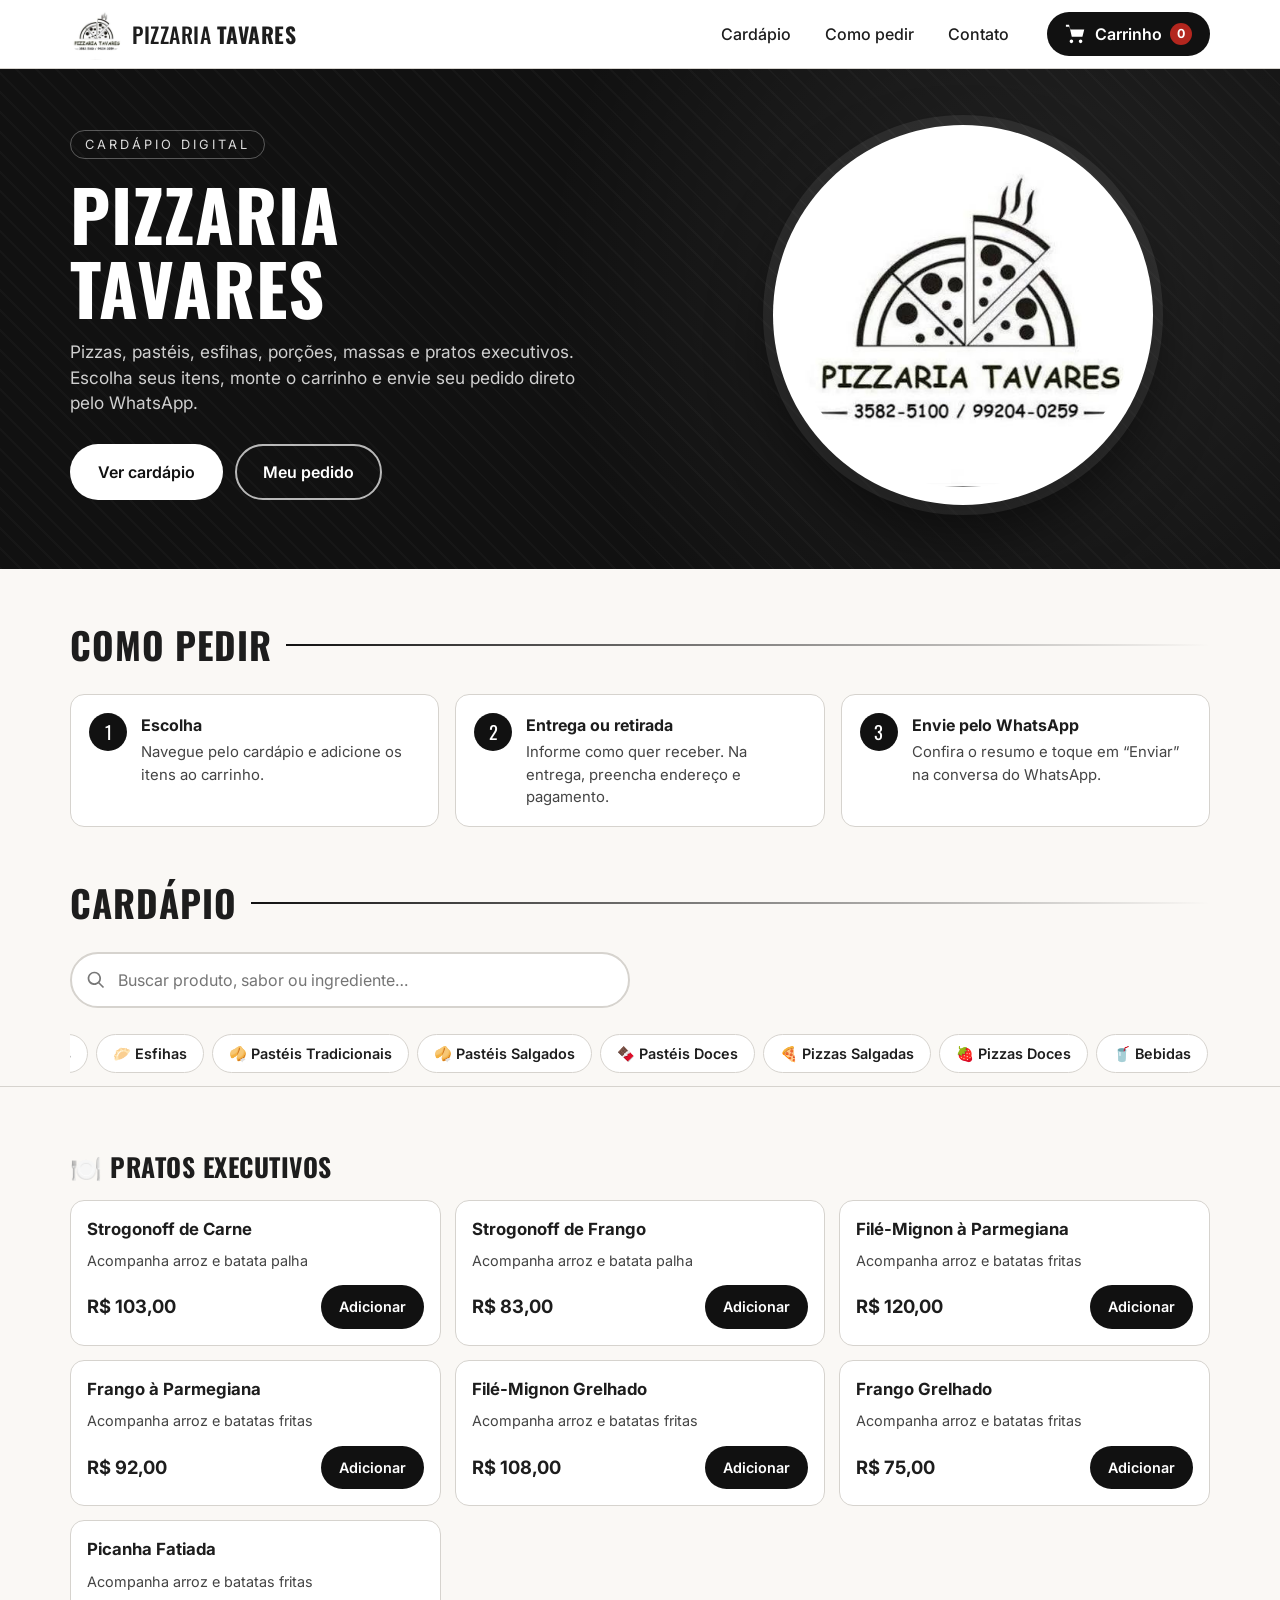
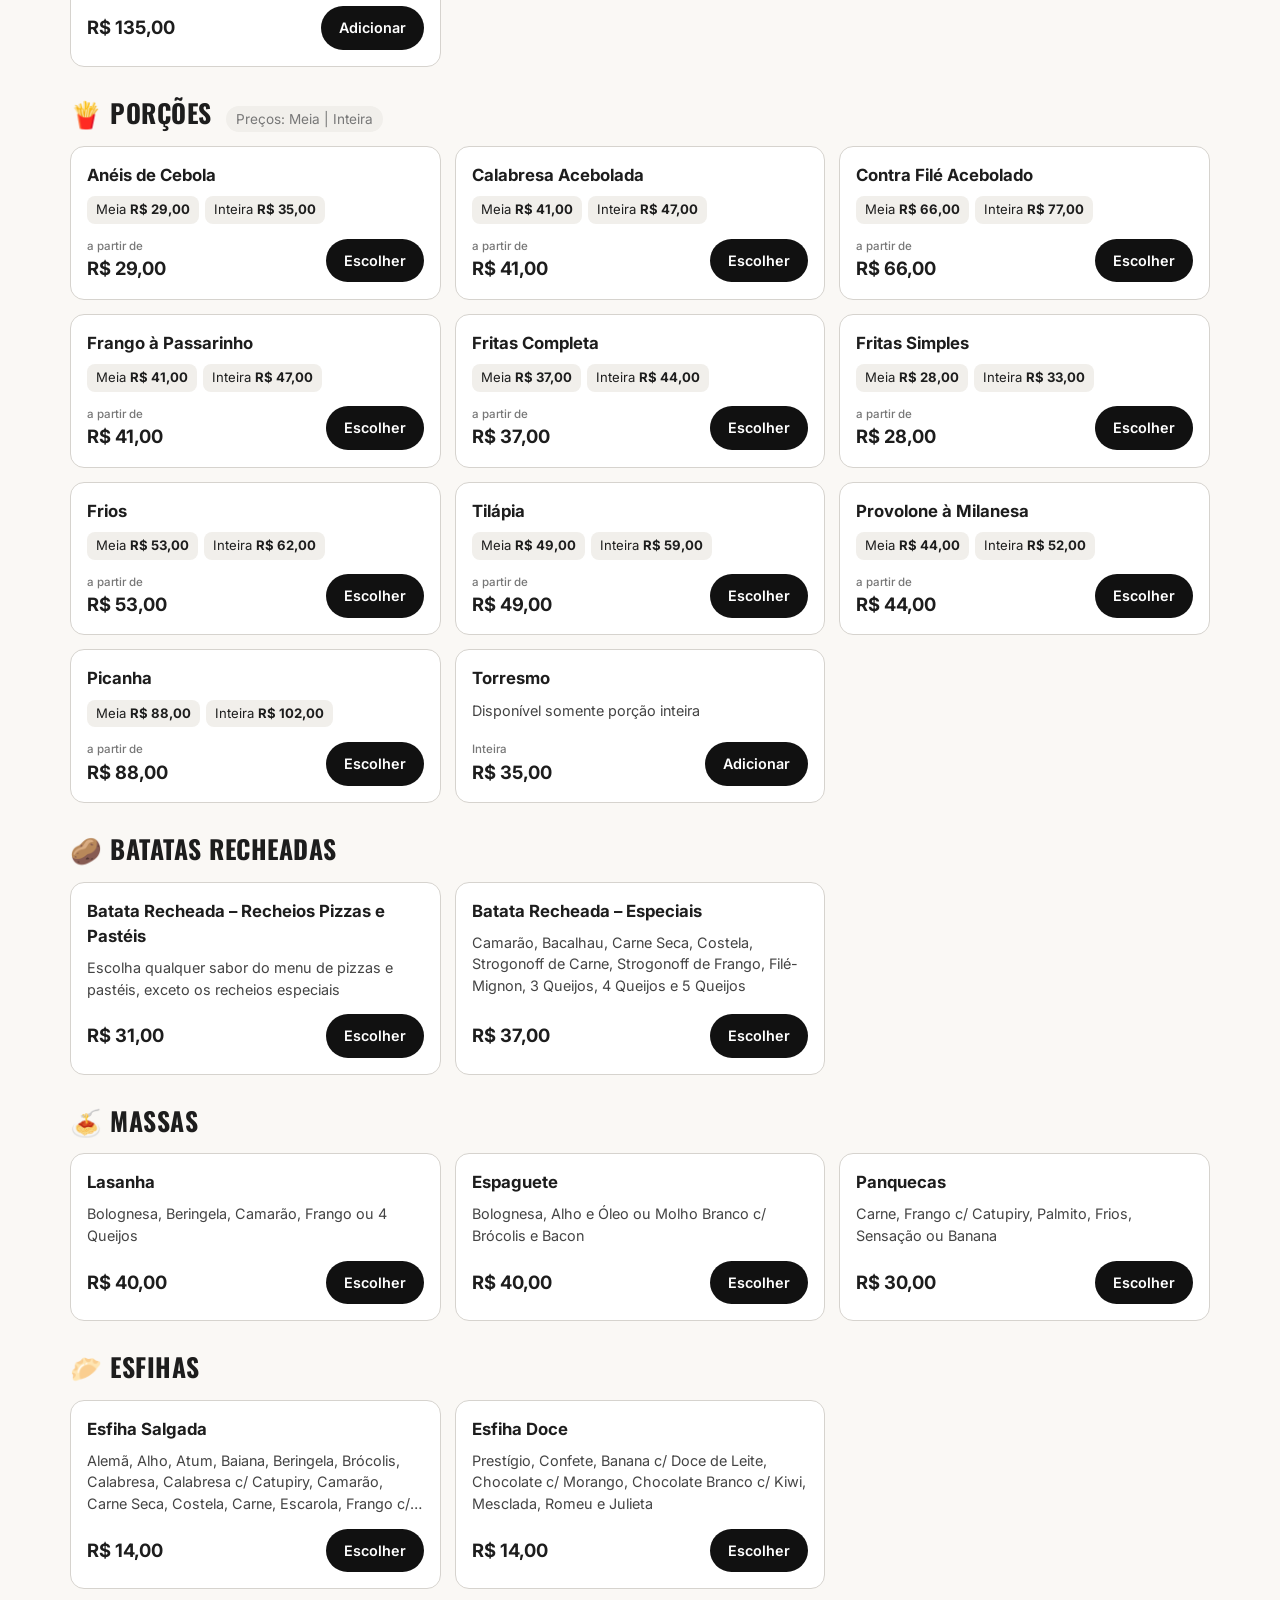
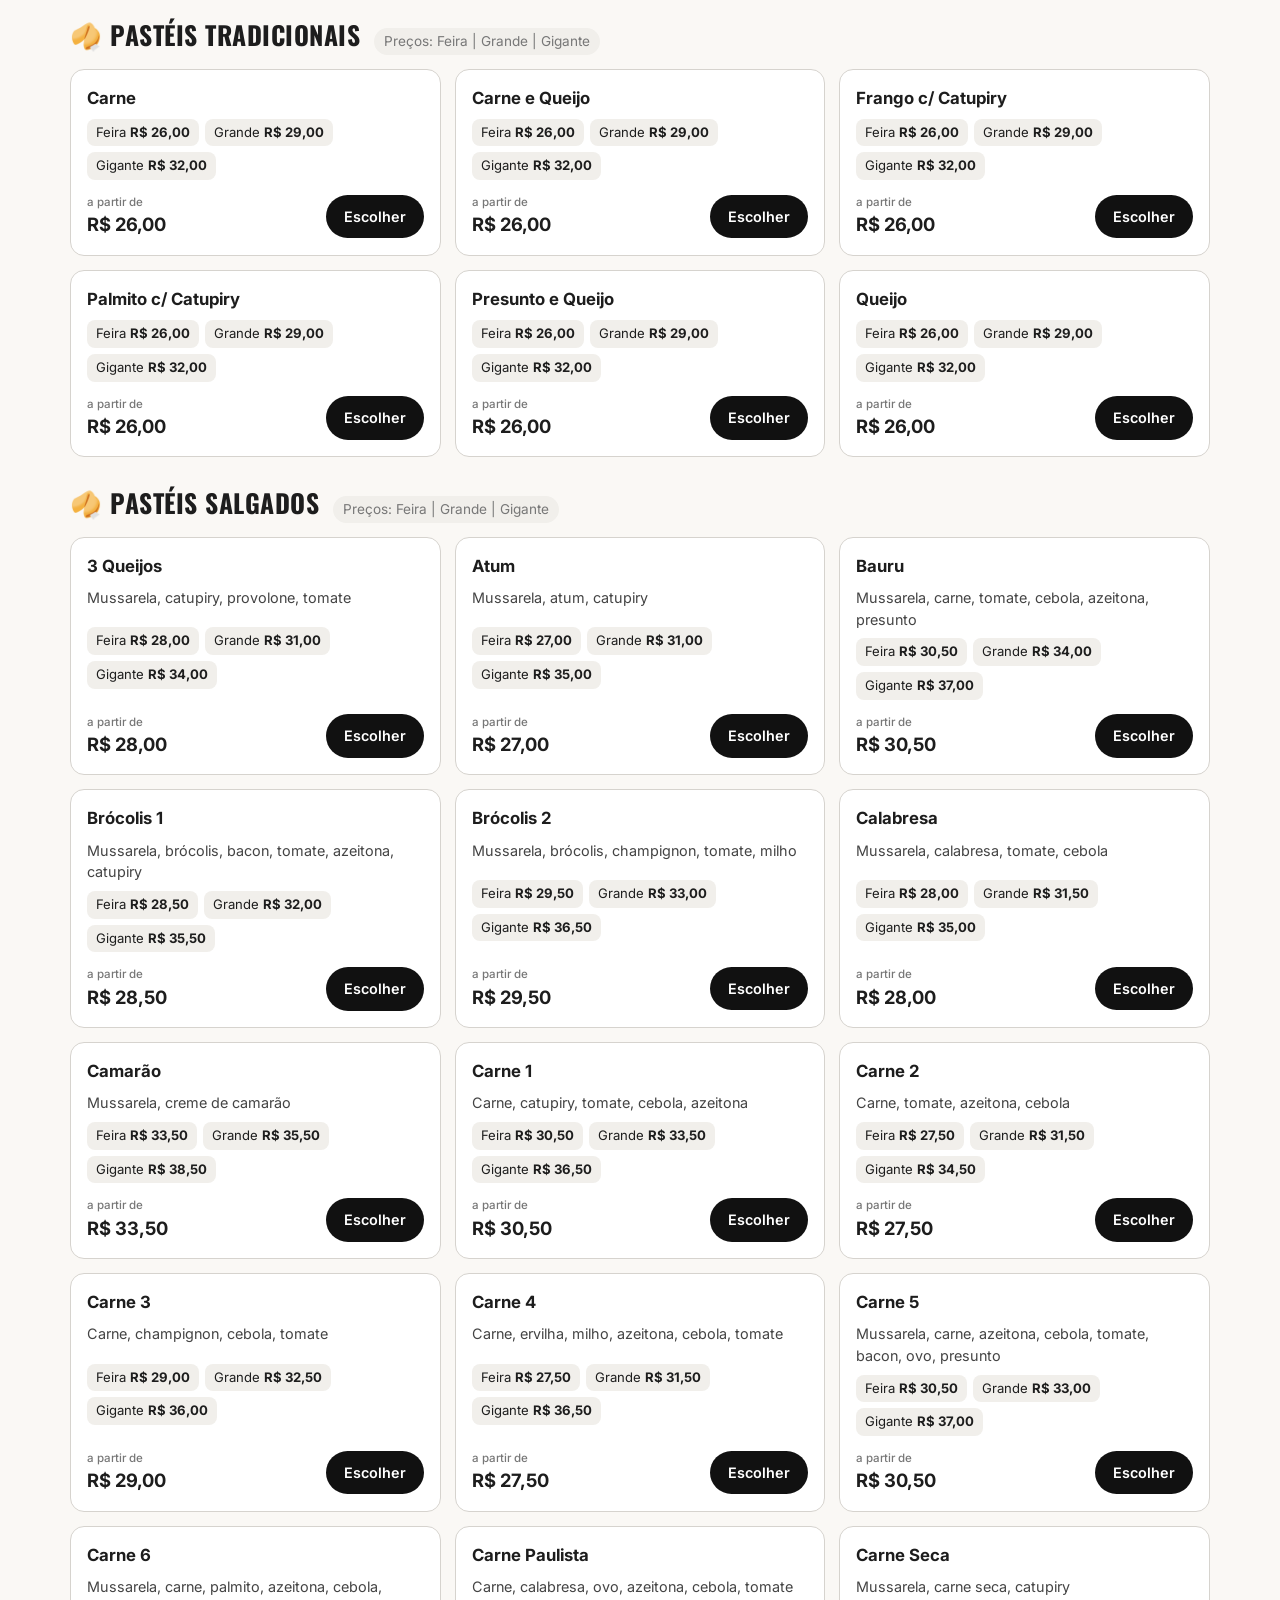
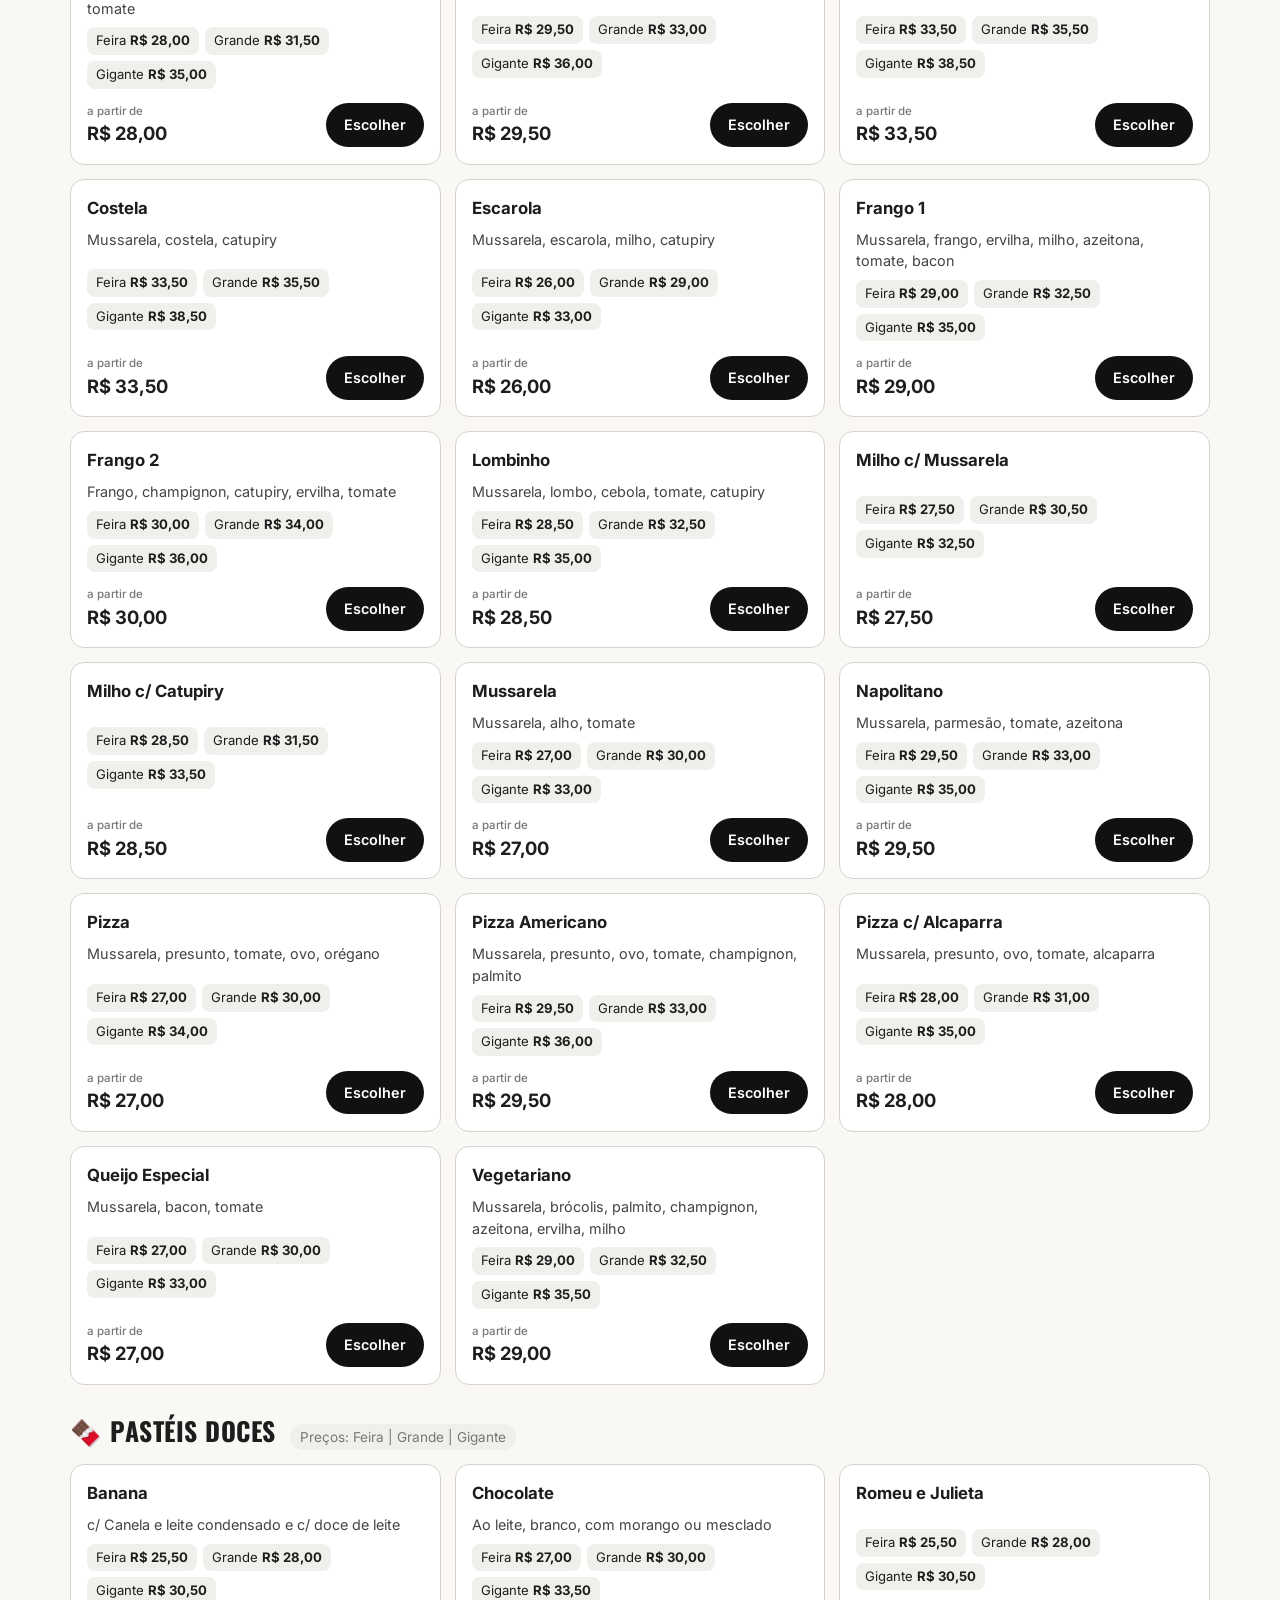
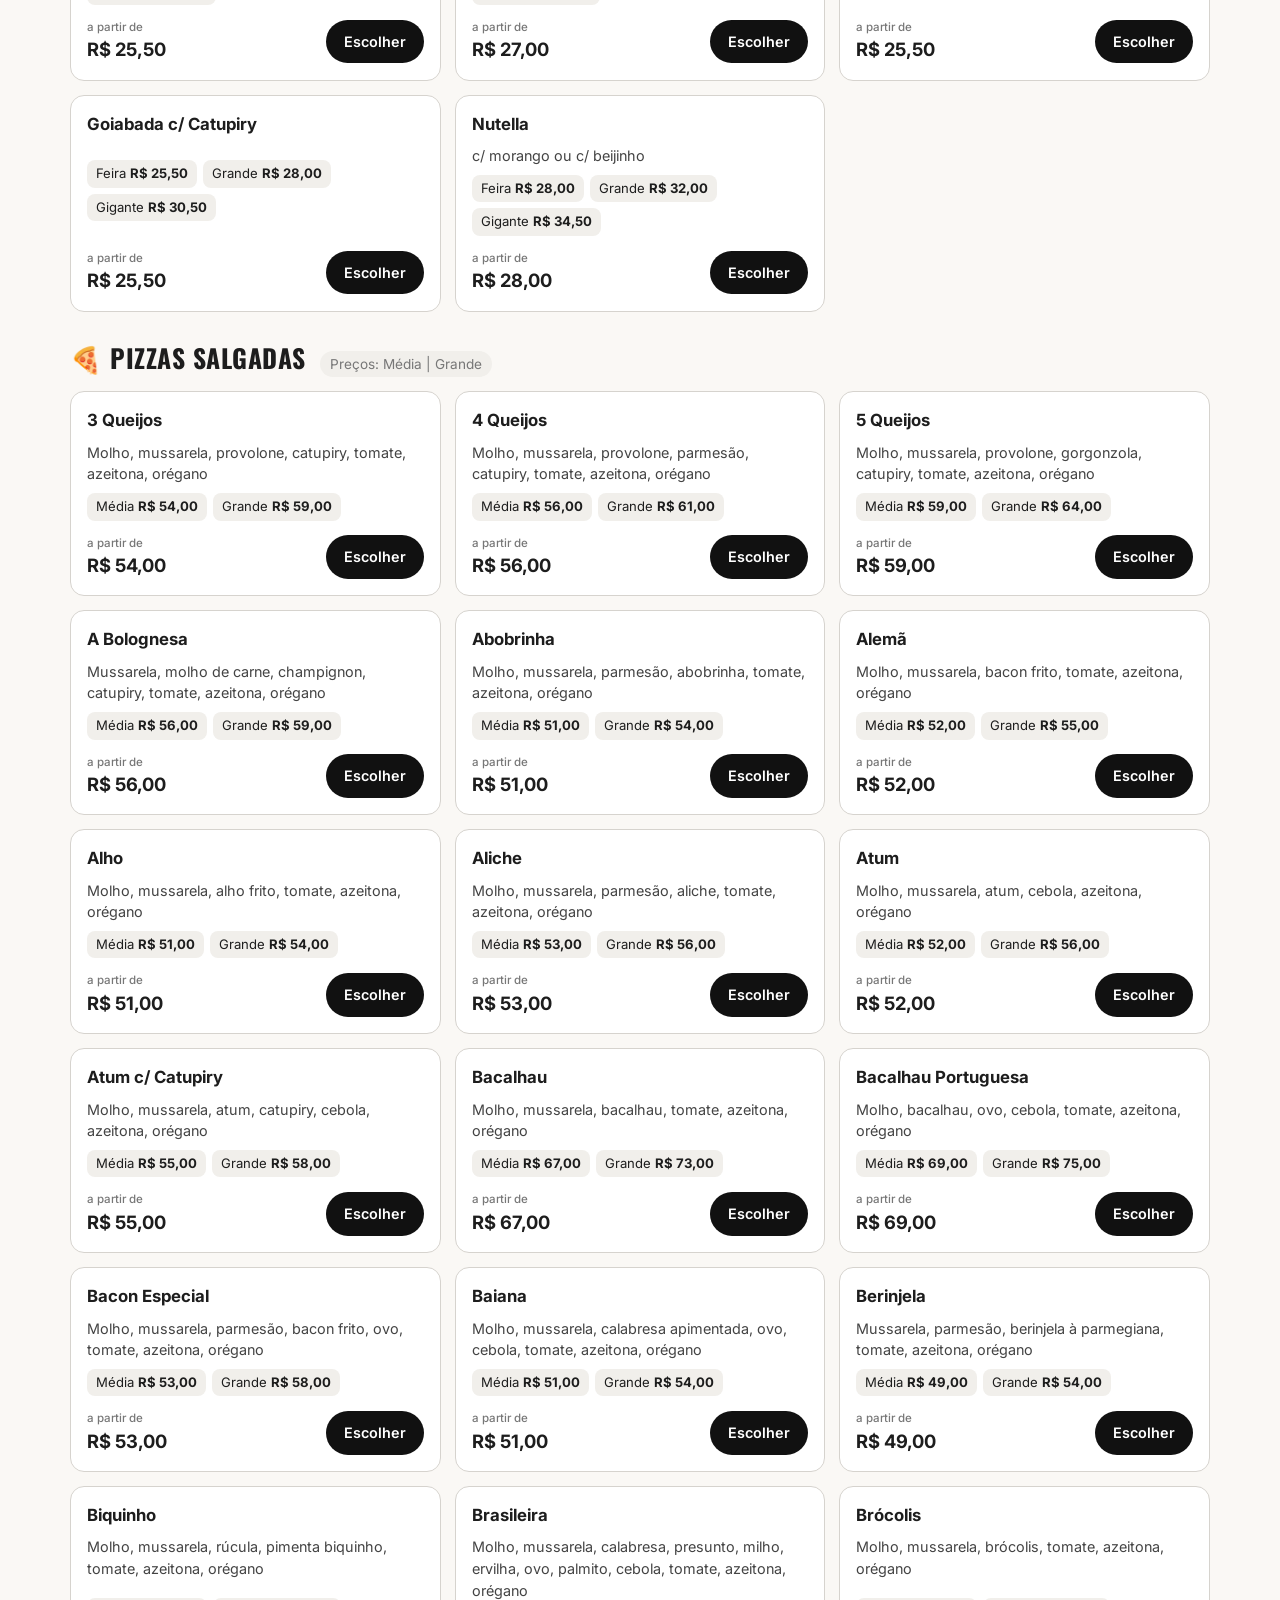
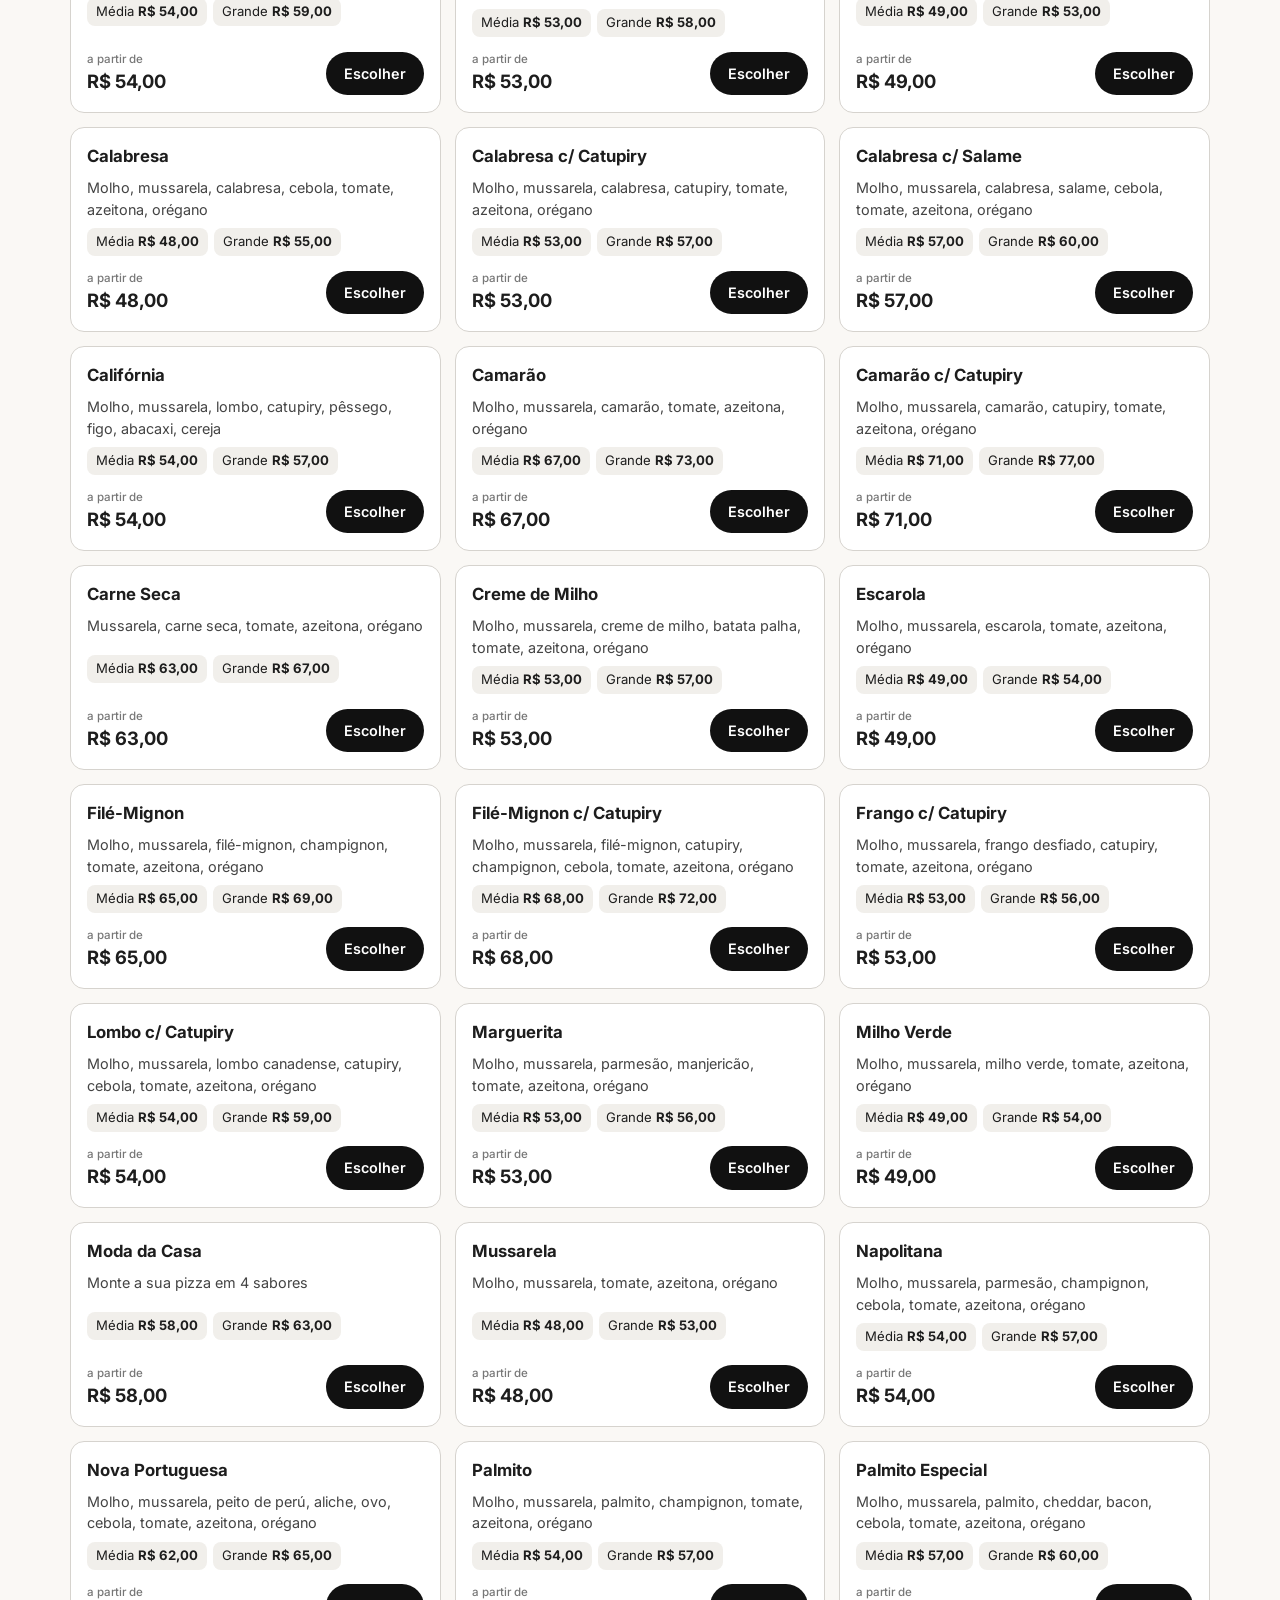
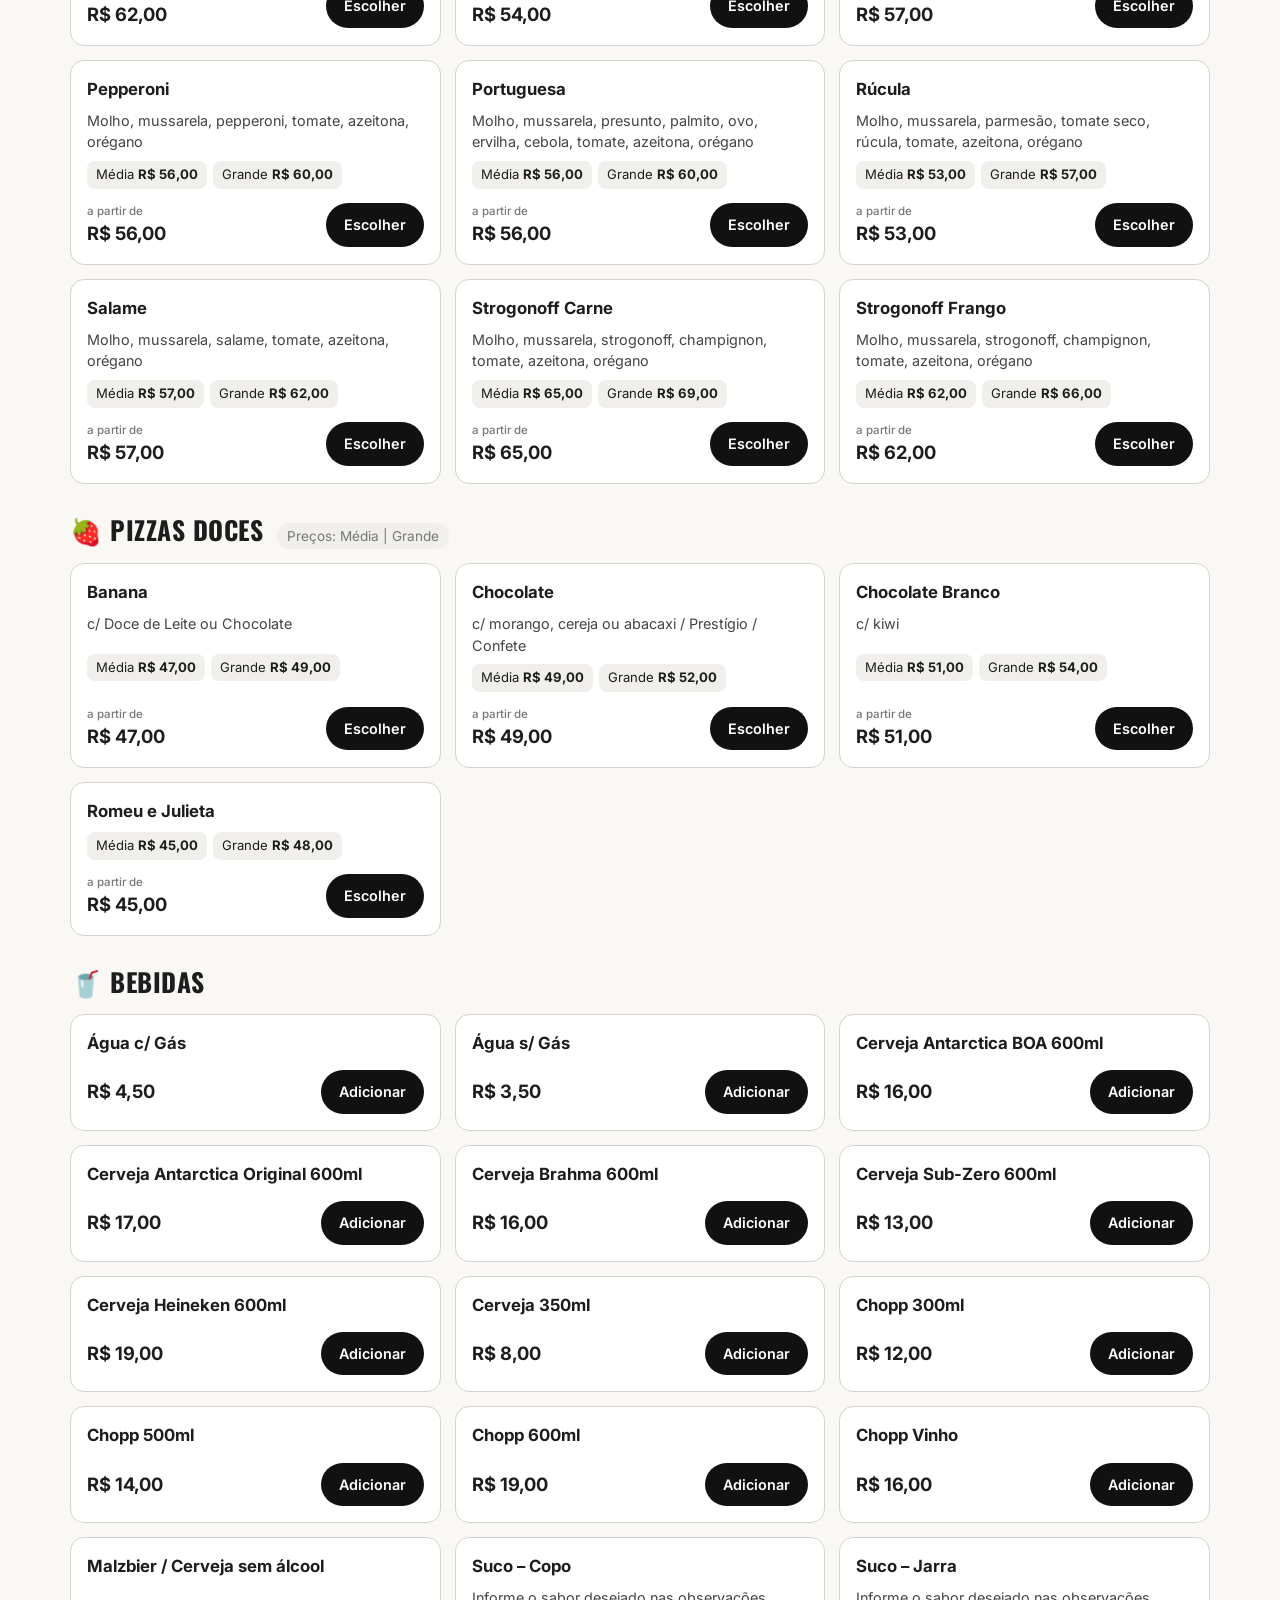
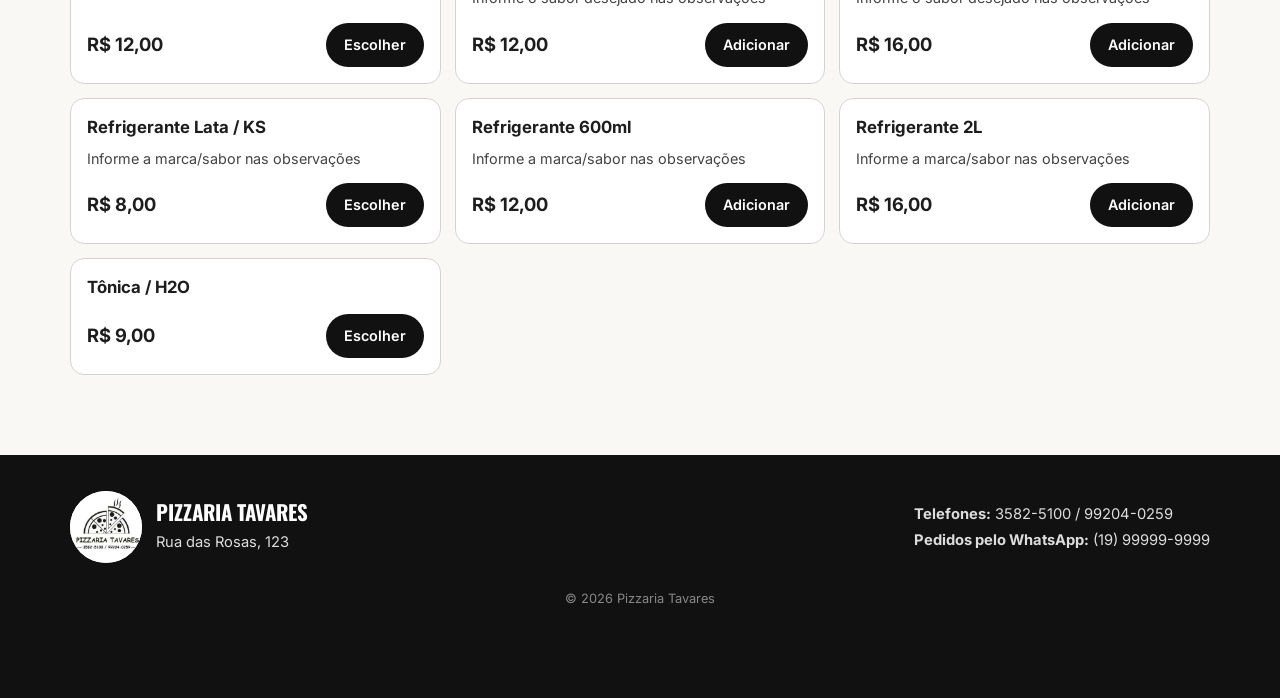
==== index.html @ 9ec6f99b "Rascunho Pronto" ====
<!DOCTYPE html>
<html lang="pt-BR">
<head>
  <meta charset="UTF-8">
  <meta name="viewport" content="width=device-width, initial-scale=1.0, viewport-fit=cover">
  <title>Pizzaria Tavares — Cardápio Digital e Pedidos</title>
  <meta name="description" content="Cardápio digital da Pizzaria Tavares: pizzas, pastéis, esfihas, porções, massas, pratos executivos e bebidas. Monte seu pedido e envie pelo WhatsApp.">
  <meta name="theme-color" content="#111111">
  <link rel="icon" type="image/png" href="assets/logo.png">
  <link rel="preconnect" href="https://fonts.googleapis.com">
  <link rel="preconnect" href="https://fonts.gstatic.com" crossorigin>
  <link href="https://fonts.googleapis.com/css2?family=Oswald:wght@500;600;700&family=Inter:wght@400;500;600;700&display=swap" rel="stylesheet">
  <link rel="stylesheet" href="css/style.css">
</head>
<body>
  <a class="skip-link" href="#cardapio">Pular para o cardápio</a>

  <!-- ================= CABEÇALHO ================= -->
  <header class="site-header" id="topo">
    <div class="container header-inner">
      <a href="#topo" class="brand" aria-label="Pizzaria Tavares — início">
        <img src="assets/logo.png" alt="Logo Pizzaria Tavares" class="brand-logo" width="52" height="52">
        <span class="brand-name">Pizzaria <strong>Tavares</strong></span>
      </a>

      <nav class="main-nav" aria-label="Navegação principal">
        <a href="#cardapio">Cardápio</a>
        <a href="#como-pedir">Como pedir</a>
        <a href="#contato">Contato</a>
      </nav>

      <button type="button" class="cart-toggle" id="cartToggle" aria-label="Abrir carrinho" aria-controls="cartDrawer" aria-expanded="false">
        <svg viewBox="0 0 24 24" aria-hidden="true"><path d="M7 18a2 2 0 1 0 0 4 2 2 0 0 0 0-4Zm10 0a2 2 0 1 0 0 4 2 2 0 0 0 0-4ZM5.2 4l.6 3H21l-2 8H7.4L4.4 2H1v2h4.2Z" fill="currentColor"/></svg>
        <span class="cart-toggle-label">Carrinho</span>
        <span class="cart-badge" id="cartBadge" aria-live="polite">0</span>
      </button>
    </div>
  </header>

  <main>
    <!-- ================= HERO ================= -->
    <section class="hero" aria-labelledby="heroTitle">
      <div class="container hero-inner">
        <div class="hero-text">
          <span class="hero-eyebrow">Cardápio digital</span>
          <h1 id="heroTitle">Pizzaria <span>Tavares</span></h1>
          <p>Pizzas, pastéis, esfihas, porções, massas e pratos executivos. Escolha seus itens, monte o carrinho e envie seu pedido direto pelo WhatsApp.</p>
          <div class="hero-actions">
            <a href="#cardapio" class="btn btn-primary btn-lg">Ver cardápio</a>
            <button type="button" class="btn btn-outline btn-lg" data-open-cart>Meu pedido</button>
          </div>
        </div>
        <div class="hero-logo-wrap">
          <img src="assets/logo.png" alt="Pizzaria Tavares" class="hero-logo" width="420" height="420">
        </div>
      </div>
    </section>

    <!-- ================= COMO PEDIR ================= -->
    <section class="how" id="como-pedir" aria-labelledby="howTitle">
      <div class="container">
        <h2 id="howTitle" class="section-title">Como pedir</h2>
        <ol class="how-steps">
          <li><span class="how-num">1</span><div><strong>Escolha</strong><p>Navegue pelo cardápio e adicione os itens ao carrinho.</p></div></li>
          <li><span class="how-num">2</span><div><strong>Entrega ou retirada</strong><p>Informe como quer receber. Na entrega, preencha endereço e pagamento.</p></div></li>
          <li><span class="how-num">3</span><div><strong>Envie pelo WhatsApp</strong><p>Confira o resumo e toque em “Enviar” na conversa do WhatsApp.</p></div></li>
        </ol>
      </div>
    </section>

    <!-- ================= CARDÁPIO ================= -->
    <section class="menu-section" id="cardapio" aria-labelledby="menuTitle">
      <div class="container">
        <h2 id="menuTitle" class="section-title">Cardápio</h2>

        <div class="menu-search">
          <label for="searchInput" class="visually-hidden">Buscar no cardápio</label>
          <svg viewBox="0 0 24 24" aria-hidden="true"><path fill="currentColor" d="M10 2a8 8 0 0 1 6.3 12.9l5.4 5.4-1.4 1.4-5.4-5.4A8 8 0 1 1 10 2Zm0 2a6 6 0 1 0 0 12 6 6 0 0 0 0-12Z"/></svg>
          <input type="search" id="searchInput" placeholder="Buscar produto, sabor ou ingrediente…" autocomplete="off">
          <button type="button" class="search-clear" id="searchClear" aria-label="Limpar busca" hidden>×</button>
        </div>
      </div>

      <nav class="category-bar" aria-label="Categorias do cardápio">
        <div class="container">
          <div class="category-scroll" id="categoryNav"></div>
        </div>
      </nav>

      <div class="container">
        <p class="search-status" id="searchStatus" aria-live="polite"></p>
        <div id="menuContainer" class="menu-container">
          <div class="loading-state" role="status"><span class="spinner"></span> Carregando cardápio…</div>
        </div>
      </div>
    </section>
  </main>

  <!-- ================= RODAPÉ ================= -->
  <footer class="site-footer" id="contato">
    <div class="container footer-inner">
      <div class="footer-brand">
        <img src="assets/logo.png" alt="" width="72" height="72">
        <div>
          <strong>Pizzaria Tavares</strong>
          <p id="footerAddress"></p>
        </div>
      </div>
      <div class="footer-contact">
        <p><strong>Telefones:</strong> 3582-5100 / 99204-0259</p>
        <p><strong>Pedidos pelo WhatsApp:</strong> <span id="footerWhats"></span></p>
      </div>
    </div>
    <p class="footer-copy">© <span id="year"></span> Pizzaria Tavares</p>
  </footer>

  <!-- Barra flutuante do carrinho (mobile) -->
  <button type="button" class="floating-cart" id="floatingCart" data-open-cart hidden>
    <span class="floating-cart-qty" id="floatingQty">0 itens</span>
    <span>Ver carrinho</span>
    <strong id="floatingTotal">R$ 0,00</strong>
  </button>

  <div class="overlay" id="overlay" hidden></div>

  <!-- ================= CARRINHO ================= -->
  <aside class="cart-drawer" id="cartDrawer" aria-label="Carrinho de compras" aria-hidden="true" tabindex="-1">
    <div class="drawer-header">
      <h2>Seu pedido</h2>
      <button type="button" class="icon-btn" data-close-cart aria-label="Fechar carrinho">×</button>
    </div>
    <div class="drawer-body" id="cartItems"></div>
    <div class="drawer-footer" id="cartFooter">
      <div class="totals-row"><span>Subtotal</span><strong id="cartSubtotal">R$ 0,00</strong></div>
      <p class="totals-hint">Taxa de entrega de <span id="feeHint"></span> aplicada somente para entrega.</p>
      <button type="button" class="btn btn-primary btn-block btn-lg" id="checkoutBtn">Finalizar pedido</button>
      <button type="button" class="btn btn-text btn-block" id="clearCartBtn">Esvaziar carrinho</button>
    </div>
  </aside>

  <!-- ================= MODAL DE PRODUTO ================= -->
  <div class="modal" id="productModal" role="dialog" aria-modal="true" aria-labelledby="pmTitle" hidden>
    <div class="modal-box">
      <button type="button" class="icon-btn modal-close" data-close-modal aria-label="Fechar">×</button>
      <form id="productForm" novalidate>
        <div class="modal-head">
          <span class="pm-category" id="pmCategory"></span>
          <h3 id="pmTitle"></h3>
          <p id="pmDesc" class="pm-desc"></p>
        </div>
        <div class="modal-content" id="pmOptions"></div>
        <div class="modal-foot">
          <div class="qty-control" aria-label="Quantidade">
            <button type="button" class="qty-btn" id="pmMinus" aria-label="Diminuir quantidade">−</button>
            <span id="pmQty" aria-live="polite">1</span>
            <button type="button" class="qty-btn" id="pmPlus" aria-label="Aumentar quantidade">+</button>
          </div>
          <button type="submit" class="btn btn-primary btn-lg pm-add">Adicionar <strong id="pmTotal"></strong></button>
        </div>
      </form>
    </div>
  </div>

  <!-- ================= MODAL DE FINALIZAÇÃO ================= -->
  <div class="modal" id="checkoutModal" role="dialog" aria-modal="true" aria-labelledby="coTitle" hidden>
    <div class="modal-box modal-checkout">
      <button type="button" class="icon-btn modal-close" data-close-checkout aria-label="Fechar">×</button>
      <div class="modal-head">
        <h3 id="coTitle">Finalizar pedido</h3>
        <ol class="stepper" id="stepper" aria-label="Etapas"></ol>
      </div>
      <div class="modal-content" id="checkoutContent"></div>
      <div class="modal-foot checkout-foot">
        <button type="button" class="btn btn-outline" id="coBack">Voltar</button>
        <button type="button" class="btn btn-primary" id="coNext">Continuar</button>
      </div>
    </div>
  </div>

  <div class="toast" id="toast" role="status" aria-live="polite"></div>

  <script src="js/config.js"></script>
  <script src="js/products.js"></script>
  <script src="js/cart.js"></script>
  <script src="js/checkout.js"></script>
  <script src="js/main.js"></script>
</body>
</html>
---- css/style.css ----
/* =========================================================
   PIZZARIA TAVARES — Estilos
   Paleta baseada na logo (preto e branco) + acento quente discreto.
   ========================================================= */
:root {
  --black: #111111;
  --ink: #1d1d1d;
  --gray-700: #444;
  --gray-500: #777;
  --gray-300: #d6d3ce;
  --gray-100: #f1efeb;
  --paper: #faf8f5;
  --white: #ffffff;
  --accent: #b3261e; /* acento quente (molho de tomate) usado com moderação */
  --accent-soft: #fbeceb;
  --success: #1e7d3c;
  --success-soft: #e7f4ec;
  --error: #b3261e;

  --radius: 14px;
  --radius-sm: 10px;
  --shadow-sm: 0 1px 3px rgba(0, 0, 0, 0.08);
  --shadow: 0 6px 20px rgba(0, 0, 0, 0.08);
  --shadow-lg: 0 18px 50px rgba(0, 0, 0, 0.22);
  --header-h: 68px;
  --font-title: "Oswald", "Arial Narrow", sans-serif;
  --font-body:
    "Inter", system-ui, -apple-system, "Segoe UI", Roboto, sans-serif;
  --ease: cubic-bezier(0.2, 0.7, 0.2, 1);
}

*,
*::before,
*::after {
  box-sizing: border-box;
}
html {
  scroll-behavior: smooth;
  scroll-padding-top: calc(var(--header-h) + 64px);
}
body {
  margin: 0;
  font-family: var(--font-body);
  color: var(--ink);
  background: var(--paper);
  line-height: 1.5;
  -webkit-font-smoothing: antialiased;
}
body.no-scroll {
  overflow: hidden;
}
img {
  max-width: 100%;
  display: block;
}
button,
input,
select,
textarea {
  font: inherit;
  color: inherit;
}
button {
  cursor: pointer;
}
a {
  color: inherit;
}
[hidden] {
  display: none !important;
}

.container {
  width: 100%;
  max-width: 1180px;
  margin: 0 auto;
  padding: 0 20px;
}
.visually-hidden {
  position: absolute !important;
  width: 1px;
  height: 1px;
  overflow: hidden;
  clip: rect(0 0 0 0);
  white-space: nowrap;
}
.skip-link {
  position: absolute;
  left: -999px;
  top: 8px;
  background: var(--black);
  color: #fff;
  padding: 8px 14px;
  border-radius: 8px;
  z-index: 999;
}
.skip-link:focus {
  left: 8px;
}
:focus-visible {
  outline: 3px solid var(--accent);
  outline-offset: 2px;
}

/* ---------- Botões ---------- */
.btn {
  display: inline-flex;
  align-items: center;
  justify-content: center;
  gap: 8px;
  border: 2px solid transparent;
  border-radius: 999px;
  padding: 10px 20px;
  font-weight: 600;
  font-size: 0.95rem;
  text-decoration: none;
  transition:
    transform 0.15s var(--ease),
    background 0.2s,
    color 0.2s,
    box-shadow 0.2s,
    opacity 0.2s;
  -webkit-tap-highlight-color: transparent;
}
.btn:active {
  transform: scale(0.97);
}
.btn:disabled,
.btn[aria-disabled="true"] {
  opacity: 0.45;
  cursor: not-allowed;
  transform: none;
}
.btn-lg {
  padding: 14px 26px;
  font-size: 1rem;
}
.btn-block {
  width: 100%;
}
.btn-primary {
  background: var(--black);
  color: var(--white);
}
.btn-primary:hover:not(:disabled) {
  background: #000;
  box-shadow: 0 6px 18px rgba(0, 0, 0, 0.25);
}
.btn-outline {
  background: transparent;
  border-color: var(--black);
  color: var(--black);
}
.btn-outline:hover:not(:disabled) {
  background: var(--black);
  color: var(--white);
}
.btn-text {
  background: none;
  color: var(--gray-500);
  padding: 8px;
  font-weight: 500;
}
.btn-text:hover {
  color: var(--accent);
}
.btn-whatsapp {
  background: #1f9d55;
  color: #fff;
}
.btn-whatsapp:hover:not(:disabled) {
  background: #188546;
}
.icon-btn {
  width: 40px;
  height: 40px;
  border-radius: 50%;
  border: none;
  background: var(--gray-100);
  font-size: 1.5rem;
  line-height: 1;
  display: grid;
  place-items: center;
  transition: background 0.2s;
}
.icon-btn:hover {
  background: var(--gray-300);
}

/* ---------- Cabeçalho ---------- */
.site-header {
  position: sticky;
  top: 0;
  z-index: 50;
  background: rgba(255, 255, 255, 0.96);
  backdrop-filter: saturate(1.4) blur(8px);
  border-bottom: 1px solid var(--gray-300);
}
.header-inner {
  height: var(--header-h);
  display: flex;
  align-items: center;
  gap: 24px;
}
.brand {
  display: flex;
  align-items: center;
  gap: 10px;
  text-decoration: none;
}
.brand-logo {
  width: 52px;
  height: 52px;
  object-fit: contain;
  border-radius: 50%;
  background: #fff;
}
.brand-name {
  font-family: var(--font-title);
  font-size: 1.35rem;
  letter-spacing: 0.5px;
  text-transform: uppercase;
  font-weight: 500;
}
.brand-name strong {
  font-weight: 700;
}
.main-nav {
  display: flex;
  gap: 6px;
  margin-left: auto;
}
.main-nav a {
  text-decoration: none;
  font-weight: 500;
  padding: 8px 14px;
  border-radius: 999px;
  transition: background 0.2s;
}
.main-nav a:hover {
  background: var(--gray-100);
}
.cart-toggle {
  position: relative;
  display: inline-flex;
  align-items: center;
  gap: 8px;
  background: var(--black);
  color: #fff;
  border: none;
  border-radius: 999px;
  padding: 10px 18px;
  font-weight: 600;
}
.cart-toggle svg {
  width: 22px;
  height: 22px;
}
.cart-badge {
  min-width: 22px;
  height: 22px;
  padding: 0 6px;
  border-radius: 999px;
  background: var(--accent);
  color: #fff;
  font-size: 0.78rem;
  font-weight: 700;
  display: inline-grid;
  place-items: center;
}
.cart-badge.bump {
  animation: bump 0.4s var(--ease);
}
@keyframes bump {
  0% {
    transform: scale(1);
  }
  40% {
    transform: scale(1.35);
  }
  100% {
    transform: scale(1);
  }
}

/* ---------- Hero ---------- */
.hero {
  background:
    radial-gradient(
      circle at 80% 40%,
      rgba(255, 255, 255, 0.08) 0,
      transparent 45%
    ),
    repeating-linear-gradient(
      45deg,
      rgba(255, 255, 255, 0.025) 0 2px,
      transparent 2px 14px
    ),
    var(--black);
  color: var(--white);
  padding: 56px 0 64px;
  overflow: hidden;
}
.hero-inner {
  display: grid;
  grid-template-columns: 1.1fr 0.9fr;
  gap: 40px;
  align-items: center;
}
.hero-eyebrow {
  display: inline-block;
  font-size: 0.8rem;
  letter-spacing: 3px;
  text-transform: uppercase;
  color: #ddd;
  border: 1px solid rgba(255, 255, 255, 0.3);
  border-radius: 999px;
  padding: 4px 14px;
}
.hero h1 {
  font-family: var(--font-title);
  font-size: clamp(2.6rem, 6vw, 4.4rem);
  line-height: 1.05;
  text-transform: uppercase;
  margin: 18px 0 14px;
  letter-spacing: 1px;
}
.hero h1 span {
  display: block;
}
.hero p {
  color: #cfcfcf;
  font-size: 1.08rem;
  max-width: 520px;
  margin: 0 0 28px;
}
.hero-actions {
  display: flex;
  gap: 12px;
  flex-wrap: wrap;
}
.hero .btn-primary {
  background: var(--white);
  color: var(--black);
}
.hero .btn-primary:hover {
  background: #eee;
}
.hero .btn-outline {
  border-color: rgba(255, 255, 255, 0.7);
  color: #fff;
}
.hero .btn-outline:hover {
  background: #fff;
  color: var(--black);
}
.hero-logo-wrap {
  display: flex;
  justify-content: center;
}
.hero-logo {
  width: min(380px, 80%);
  height: auto;
  aspect-ratio: 1;
  object-fit: contain;
  background: #fff;
  border-radius: 50%;
  padding: 18px;
  box-shadow:
    0 0 0 10px rgba(255, 255, 255, 0.08),
    0 30px 60px rgba(0, 0, 0, 0.5);
  animation: floaty 6s ease-in-out infinite;
}
@keyframes floaty {
  50% {
    transform: translateY(-8px);
  }
}

/* ---------- Como pedir ---------- */
.how {
  padding: 48px 0 8px;
}
.section-title {
  font-family: var(--font-title);
  font-size: clamp(1.7rem, 3.5vw, 2.3rem);
  text-transform: uppercase;
  letter-spacing: 1px;
  margin: 0 0 22px;
  display: flex;
  align-items: center;
  gap: 14px;
}
.section-title::after {
  content: "";
  flex: 1;
  height: 2px;
  background: linear-gradient(90deg, var(--black), transparent);
}
.how-steps {
  list-style: none;
  margin: 0;
  padding: 0;
  display: grid;
  grid-template-columns: repeat(3, 1fr);
  gap: 16px;
}
.how-steps li {
  background: #fff;
  border: 1px solid var(--gray-300);
  border-radius: var(--radius);
  padding: 18px;
  display: flex;
  gap: 14px;
  align-items: flex-start;
}
.how-num {
  flex: none;
  width: 38px;
  height: 38px;
  border-radius: 50%;
  background: var(--black);
  color: #fff;
  display: grid;
  place-items: center;
  font-family: var(--font-title);
  font-size: 1.15rem;
}
.how-steps p {
  margin: 4px 0 0;
  color: var(--gray-700);
  font-size: 0.93rem;
}

/* ---------- Cardápio ---------- */
.menu-section {
  padding: 40px 0 80px;
}
.menu-search {
  position: relative;
  max-width: 560px;
  margin-bottom: 14px;
}
.menu-search svg {
  position: absolute;
  left: 16px;
  top: 50%;
  transform: translateY(-50%);
  width: 20px;
  color: var(--gray-500);
}
.menu-search input {
  width: 100%;
  padding: 14px 44px 14px 46px;
  border-radius: 999px;
  border: 2px solid var(--gray-300);
  background: #fff;
  font-size: 1rem;
  transition:
    border-color 0.2s,
    box-shadow 0.2s;
}
.menu-search input:focus {
  outline: none;
  border-color: var(--black);
  box-shadow: 0 0 0 4px rgba(0, 0, 0, 0.06);
}
.search-clear {
  position: absolute;
  right: 10px;
  top: 50%;
  transform: translateY(-50%);
  border: none;
  background: var(--gray-100);
  width: 28px;
  height: 28px;
  border-radius: 50%;
  font-size: 1.1rem;
}

.category-bar {
  position: sticky;
  top: var(--header-h);
  z-index: 40;
  background: rgba(250, 248, 245, 0.97);
  backdrop-filter: blur(6px);
  border-bottom: 1px solid var(--gray-300);
  padding: 10px 0;
}
.category-scroll {
  display: flex;
  gap: 8px;
  overflow-x: auto;
  scrollbar-width: none;
  scroll-behavior: smooth;
  padding: 2px;
}
.category-scroll::-webkit-scrollbar {
  display: none;
}
.cat-chip {
  flex: none;
  border: 1.5px solid var(--gray-300);
  background: #fff;
  border-radius: 999px;
  padding: 8px 16px;
  font-weight: 600;
  font-size: 0.9rem;
  white-space: nowrap;
  transition: all 0.2s;
}
.cat-chip:hover {
  border-color: var(--black);
}
.cat-chip.active {
  background: var(--black);
  border-color: var(--black);
  color: #fff;
}

.search-status {
  color: var(--gray-500);
  margin: 16px 0 0;
  min-height: 1.2em;
  font-size: 0.95rem;
}
.menu-category {
  padding-top: 26px;
}
.category-head {
  display: flex;
  align-items: baseline;
  flex-wrap: wrap;
  gap: 6px 14px;
  margin-bottom: 14px;
}
.category-head h3 {
  font-family: var(--font-title);
  font-size: 1.6rem;
  text-transform: uppercase;
  letter-spacing: 0.5px;
  margin: 0;
}
.category-note {
  font-size: 0.85rem;
  color: var(--gray-500);
  background: var(--gray-100);
  padding: 3px 10px;
  border-radius: 999px;
}

.product-grid {
  display: grid;
  grid-template-columns: repeat(auto-fill, minmax(300px, 1fr));
  gap: 14px;
}
.product-card {
  background: #fff;
  border: 1px solid var(--gray-300);
  border-radius: var(--radius);
  padding: 16px;
  display: flex;
  flex-direction: column;
  gap: 10px;
  transition:
    transform 0.2s var(--ease),
    box-shadow 0.2s,
    border-color 0.2s;
}
.product-card:hover {
  transform: translateY(-2px);
  box-shadow: var(--shadow);
  border-color: #bbb;
}
.product-card.has-image {
  padding: 0;
  overflow: hidden;
}
.product-card.has-image .product-body {
  padding: 14px 16px 16px;
}
.product-img {
  width: 100%;
  aspect-ratio: 16/10;
  object-fit: cover;
  background: var(--gray-100);
}
.product-body {
  display: flex;
  flex-direction: column;
  gap: 8px;
  flex: 1;
}
.product-name {
  font-weight: 700;
  font-size: 1.05rem;
  margin: 0;
}
.product-desc {
  color: var(--gray-700);
  font-size: 0.9rem;
  margin: 0;
}
.product-desc.clamp {
  display: -webkit-box;
  -webkit-line-clamp: 3;
  line-clamp: 3;
  -webkit-box-orient: vertical;
  overflow: hidden;
}
.price-list {
  display: flex;
  flex-wrap: wrap;
  gap: 6px;
  margin-top: auto;
}
.price-pill {
  font-size: 0.82rem;
  background: var(--gray-100);
  border-radius: 8px;
  padding: 4px 9px;
}
.price-pill b {
  font-weight: 700;
}
.product-foot {
  display: flex;
  align-items: center;
  justify-content: space-between;
  gap: 10px;
  margin-top: auto;
  padding-top: 6px;
}
.product-price {
  font-weight: 700;
  font-size: 1.15rem;
}
.product-price small {
  display: block;
  font-size: 0.72rem;
  font-weight: 500;
  color: var(--gray-500);
}
.add-btn {
  padding: 9px 16px;
  font-size: 0.9rem;
}
.add-btn.added {
  background: var(--success);
}

.empty-state,
.loading-state {
  text-align: center;
  padding: 48px 20px;
  color: var(--gray-500);
  display: flex;
  flex-direction: column;
  align-items: center;
  gap: 10px;
}
.empty-state .emoji {
  font-size: 2.6rem;
}
.loading-state {
  flex-direction: row;
  justify-content: center;
}
.spinner {
  width: 22px;
  height: 22px;
  border: 3px solid var(--gray-300);
  border-top-color: var(--black);
  border-radius: 50%;
  animation: spin 0.8s linear infinite;
}
@keyframes spin {
  to {
    transform: rotate(360deg);
  }
}

/* ---------- Rodapé ---------- */
.site-footer {
  background: var(--black);
  color: #ddd;
  padding: 36px 0 20px;
}
.footer-inner {
  display: flex;
  flex-wrap: wrap;
  gap: 24px;
  justify-content: space-between;
  align-items: center;
}
.footer-brand {
  display: flex;
  gap: 14px;
  align-items: center;
}
.footer-brand img {
  width: 72px;
  height: 72px;
  border-radius: 50%;
  background: #fff;
  object-fit: contain;
}
.footer-brand strong {
  font-family: var(--font-title);
  font-size: 1.3rem;
  text-transform: uppercase;
  color: #fff;
}
.footer-brand p,
.footer-contact p {
  margin: 4px 0;
  font-size: 0.92rem;
}
.footer-copy {
  text-align: center;
  font-size: 0.8rem;
  color: #888;
  margin: 26px 0 0;
  padding-bottom: 70px;
}

/* ---------- Carrinho flutuante (mobile) ---------- */
.floating-cart {
  position: fixed;
  left: 12px;
  right: 12px;
  bottom: calc(12px + env(safe-area-inset-bottom));
  z-index: 45;
  display: none;
  align-items: center;
  justify-content: space-between;
  gap: 10px;
  background: var(--black);
  color: #fff;
  border: none;
  border-radius: 16px;
  padding: 14px 18px;
  font-weight: 600;
  box-shadow: var(--shadow-lg);
  animation: slideUp 0.3s var(--ease);
}
.floating-cart-qty {
  background: rgba(255, 255, 255, 0.15);
  padding: 3px 10px;
  border-radius: 999px;
  font-size: 0.85rem;
}
@keyframes slideUp {
  from {
    transform: translateY(120%);
  }
}

/* ---------- Overlay + Drawer ---------- */
.overlay {
  position: fixed;
  inset: 0;
  background: rgba(0, 0, 0, 0.5);
  z-index: 60;
  animation: fade 0.2s;
}
@keyframes fade {
  from {
    opacity: 0;
  }
}
.cart-drawer {
  position: fixed;
  top: 0;
  right: 0;
  bottom: 0;
  width: min(420px, 100%);
  z-index: 70;
  background: #fff;
  display: flex;
  flex-direction: column;
  box-shadow: var(--shadow-lg);
  transform: translateX(100%);
  transition: transform 0.3s var(--ease);
  visibility: hidden;
}
.cart-drawer.open {
  transform: none;
  visibility: visible;
}
.drawer-header {
  display: flex;
  align-items: center;
  justify-content: space-between;
  padding: 16px 20px;
  border-bottom: 1px solid var(--gray-300);
}
.drawer-header h2 {
  font-family: var(--font-title);
  text-transform: uppercase;
  margin: 0;
  font-size: 1.4rem;
}
.drawer-body {
  flex: 1;
  overflow-y: auto;
  padding: 8px 20px;
}
.drawer-footer {
  border-top: 1px solid var(--gray-300);
  padding: 16px 20px calc(16px + env(safe-area-inset-bottom));
  display: flex;
  flex-direction: column;
  gap: 8px;
}
.totals-row {
  display: flex;
  justify-content: space-between;
  font-size: 1.05rem;
}
.totals-hint {
  margin: 0 0 6px;
  font-size: 0.8rem;
  color: var(--gray-500);
}

.cart-item {
  display: grid;
  grid-template-columns: 1fr auto;
  gap: 6px 12px;
  padding: 14px 0;
  border-bottom: 1px dashed var(--gray-300);
}
.cart-item:last-child {
  border-bottom: none;
}
.cart-item-name {
  font-weight: 700;
  margin: 0;
}
.cart-item-opts {
  margin: 2px 0 0;
  padding: 0;
  list-style: none;
  font-size: 0.84rem;
  color: var(--gray-700);
}
.cart-item-opts li::before {
  content: "• ";
  color: var(--gray-500);
}
.cart-item-unit {
  font-size: 0.8rem;
  color: var(--gray-500);
}
.cart-item-total {
  font-weight: 700;
  text-align: right;
}
.cart-item-actions {
  grid-column: 1 / -1;
  display: flex;
  justify-content: space-between;
  align-items: center;
}
.remove-btn {
  border: none;
  background: none;
  color: var(--accent);
  font-size: 0.85rem;
  font-weight: 600;
  padding: 6px 0;
}
.remove-btn:hover {
  text-decoration: underline;
}

.qty-control {
  display: inline-flex;
  align-items: center;
  border: 1.5px solid var(--gray-300);
  border-radius: 999px;
  overflow: hidden;
  background: #fff;
}
.qty-control span {
  min-width: 34px;
  text-align: center;
  font-weight: 700;
}
.qty-btn {
  width: 36px;
  height: 36px;
  border: none;
  background: none;
  font-size: 1.2rem;
  font-weight: 600;
  transition: background 0.15s;
}
.qty-btn:hover:not(:disabled) {
  background: var(--gray-100);
}
.qty-btn:disabled {
  opacity: 0.35;
  cursor: not-allowed;
}
.qty-control.small .qty-btn {
  width: 32px;
  height: 32px;
}

/* ---------- Modais ---------- */
.modal {
  position: fixed;
  inset: 0;
  z-index: 80;
  display: flex;
  align-items: center;
  justify-content: center;
  padding: 20px;
  background: rgba(0, 0, 0, 0.55);
  animation: fade 0.2s;
}
.modal-box {
  position: relative;
  background: #fff;
  border-radius: 20px;
  width: min(560px, 100%);
  max-height: calc(100vh - 40px);
  max-height: calc(100dvh - 40px);
  display: flex;
  flex-direction: column;
  box-shadow: var(--shadow-lg);
  animation: pop 0.25s var(--ease);
}
.modal-box > form {
  display: flex;
  flex-direction: column;
  min-height: 0;
  flex: 1;
}
@keyframes pop {
  from {
    transform: translateY(16px) scale(0.98);
    opacity: 0;
  }
}
.modal-close {
  position: absolute;
  top: 12px;
  right: 12px;
  z-index: 2;
}
.modal-head {
  padding: 22px 64px 12px 24px;
}
.modal-head h3 {
  font-family: var(--font-title);
  font-size: 1.6rem;
  text-transform: uppercase;
  margin: 4px 0 4px;
  line-height: 1.15;
}
.pm-category {
  font-size: 0.75rem;
  text-transform: uppercase;
  letter-spacing: 2px;
  color: var(--gray-500);
  font-weight: 600;
}
.pm-desc {
  margin: 0;
  color: var(--gray-700);
  font-size: 0.93rem;
}
.modal-content {
  padding: 8px 24px 16px;
  overflow-y: auto;
  flex: 1;
}
.modal-foot {
  padding: 14px 24px calc(16px + env(safe-area-inset-bottom));
  border-top: 1px solid var(--gray-300);
  display: flex;
  gap: 12px;
  align-items: center;
}
.pm-add {
  flex: 1;
  justify-content: space-between;
}

.option-group {
  border: none;
  margin: 0 0 16px;
  padding: 0;
}
.option-group legend {
  font-weight: 700;
  margin-bottom: 8px;
  padding: 0;
  display: flex;
  gap: 8px;
  align-items: center;
  flex-wrap: wrap;
}
.req-tag {
  font-size: 0.7rem;
  font-weight: 700;
  text-transform: uppercase;
  letter-spacing: 0.5px;
  background: var(--black);
  color: #fff;
  padding: 2px 8px;
  border-radius: 6px;
}
.counter-tag {
  font-size: 0.78rem;
  font-weight: 600;
  color: var(--gray-500);
}
.option-list {
  display: grid;
  gap: 8px;
}
.option-list.cols {
  grid-template-columns: repeat(auto-fill, minmax(150px, 1fr));
}
.option {
  display: flex;
  align-items: center;
  gap: 10px;
  border: 1.5px solid var(--gray-300);
  border-radius: var(--radius-sm);
  padding: 11px 13px;
  cursor: pointer;
  transition:
    border-color 0.15s,
    background 0.15s;
  font-size: 0.93rem;
}
.option:hover {
  border-color: #999;
}
.option input {
  accent-color: var(--black);
  width: 18px;
  height: 18px;
  margin: 0;
  flex: none;
}
.option:has(input:checked) {
  border-color: var(--black);
  background: var(--gray-100);
  font-weight: 600;
}
.option:has(input:disabled) {
  opacity: 0.45;
  cursor: not-allowed;
}
.option .opt-price {
  margin-left: auto;
  font-weight: 700;
  white-space: nowrap;
}
.option-group.invalid .option {
  border-color: var(--error);
}
.field-error {
  color: var(--error);
  font-size: 0.84rem;
  margin: 6px 0 0;
  font-weight: 500;
}

.field {
  margin-bottom: 14px;
}
.field label {
  display: block;
  font-weight: 600;
  font-size: 0.92rem;
  margin-bottom: 6px;
}
.field label .opt {
  font-weight: 400;
  color: var(--gray-500);
}
.field input,
.field textarea {
  width: 100%;
  padding: 12px 14px;
  border: 1.5px solid var(--gray-300);
  border-radius: var(--radius-sm);
  background: #fff;
  font-size: 1rem;
  transition:
    border-color 0.2s,
    box-shadow 0.2s;
}
.field textarea {
  resize: vertical;
  min-height: 70px;
}
.field input:focus,
.field textarea:focus {
  outline: none;
  border-color: var(--black);
  box-shadow: 0 0 0 4px rgba(0, 0, 0, 0.06);
}
.field.invalid input,
.field.invalid textarea {
  border-color: var(--error);
  background: #fffafa;
}
.field-row {
  display: grid;
  grid-template-columns: 2fr 1fr;
  gap: 12px;
}

/* ---------- Checkout ---------- */
.modal-checkout {
  width: min(620px, 100%);
}
.stepper {
  list-style: none;
  display: flex;
  gap: 6px;
  margin: 12px 0 0;
  padding: 0;
}
.stepper li {
  flex: 1;
  font-size: 0.74rem;
  font-weight: 600;
  color: var(--gray-500);
  text-align: center;
}
.stepper li::before {
  content: "";
  display: block;
  height: 4px;
  border-radius: 4px;
  background: var(--gray-300);
  margin-bottom: 6px;
  transition: background 0.3s;
}
.stepper li.done::before,
.stepper li.current::before {
  background: var(--black);
}
.stepper li.current {
  color: var(--black);
}
.checkout-foot {
  justify-content: space-between;
}
.checkout-foot .btn {
  min-width: 120px;
}
.step-title {
  font-weight: 700;
  font-size: 1.1rem;
  margin: 6px 0 14px;
}

.mode-options {
  display: grid;
  grid-template-columns: 1fr 1fr;
  gap: 12px;
}
.mode-card {
  border: 2px solid var(--gray-300);
  border-radius: var(--radius);
  padding: 20px 14px;
  text-align: center;
  cursor: pointer;
  transition: all 0.2s;
  display: flex;
  flex-direction: column;
  align-items: center;
  gap: 6px;
  background: #fff;
}
.mode-card input {
  position: absolute;
  opacity: 0;
  pointer-events: none;
}
.mode-card .mode-icon {
  font-size: 2rem;
}
.mode-card strong {
  font-size: 1.05rem;
}
.mode-card small {
  color: var(--gray-500);
  font-size: 0.82rem;
}
.mode-card:hover {
  border-color: #999;
}
.mode-card:has(input:checked) {
  border-color: var(--black);
  background: var(--gray-100);
  box-shadow: inset 0 0 0 1px var(--black);
}
.mode-card:has(input:focus-visible) {
  outline: 3px solid var(--accent);
  outline-offset: 2px;
}

.info-box {
  border-radius: var(--radius-sm);
  padding: 12px 14px;
  font-size: 0.9rem;
  margin: 14px 0 0;
  background: var(--gray-100);
}
.info-box.success {
  background: var(--success-soft);
  color: var(--success);
  font-weight: 600;
}
.info-box.error {
  background: var(--accent-soft);
  color: var(--error);
  font-weight: 600;
}
.info-box.warn {
  background: #fff6e0;
  color: #7a5300;
}

.review-block {
  border: 1px solid var(--gray-300);
  border-radius: var(--radius);
  padding: 14px 16px;
  margin-bottom: 12px;
}
.review-block h4 {
  margin: 0 0 8px;
  font-size: 0.8rem;
  text-transform: uppercase;
  letter-spacing: 1.5px;
  color: var(--gray-500);
  display: flex;
  justify-content: space-between;
  align-items: center;
}
.review-block h4 button {
  text-transform: none;
  letter-spacing: 0;
  font-size: 0.82rem;
  border: none;
  background: none;
  font-weight: 600;
  text-decoration: underline;
  color: var(--black);
}
.review-item {
  display: flex;
  justify-content: space-between;
  gap: 12px;
  padding: 6px 0;
  font-size: 0.93rem;
}
.review-item + .review-item {
  border-top: 1px dashed var(--gray-300);
}
.review-item ul {
  margin: 2px 0 0;
  padding-left: 16px;
  color: var(--gray-700);
  font-size: 0.84rem;
}
.review-item .unit {
  color: var(--gray-500);
  font-size: 0.8rem;
}
.review-line {
  display: flex;
  justify-content: space-between;
  padding: 3px 0;
  font-size: 0.95rem;
}
.review-line.total {
  font-size: 1.2rem;
  font-weight: 700;
  border-top: 2px solid var(--black);
  margin-top: 6px;
  padding-top: 8px;
}
.review-block p {
  margin: 2px 0;
  font-size: 0.93rem;
}

.sent-state {
  text-align: center;
  padding: 10px 0;
}
.sent-state .emoji {
  font-size: 3rem;
}
.sent-state h4 {
  font-size: 1.2rem;
  margin: 8px 0;
}
.sent-actions {
  display: flex;
  flex-direction: column;
  gap: 8px;
  margin-top: 16px;
}

/* ---------- Toast ---------- */
.toast {
  position: fixed;
  left: 50%;
  bottom: 90px;
  transform: translate(-50%, 20px);
  opacity: 0;
  pointer-events: none;
  background: var(--black);
  color: #fff;
  padding: 12px 20px;
  border-radius: 999px;
  font-weight: 600;
  font-size: 0.92rem;
  z-index: 100;
  transition: all 0.3s var(--ease);
  box-shadow: var(--shadow-lg);
  max-width: calc(100% - 32px);
  text-align: center;
}
.toast.show {
  opacity: 1;
  transform: translate(-50%, 0);
}
.toast.error {
  background: var(--error);
}

/* ---------- Responsivo ---------- */
@media (max-width: 900px) {
  .hero-inner {
    grid-template-columns: 1fr;
    text-align: center;
  }
  .hero p {
    margin-left: auto;
    margin-right: auto;
  }
  .hero-actions {
    justify-content: center;
  }
  .hero-logo-wrap {
    order: -1;
  }
  .hero-logo {
    width: 220px;
  }
  .how-steps {
    grid-template-columns: 1fr;
  }
  .main-nav {
    display: none;
  }
  .cart-toggle {
    margin-left: auto;
  }
}
@media (max-width: 640px) {
  :root {
    --header-h: 60px;
  }
  .container {
    padding: 0 14px;
  }
  .brand-logo {
    width: 44px;
    height: 44px;
  }
  .brand-name {
    font-size: 1.15rem;
  }
  .cart-toggle-label {
    display: none;
  }
  .cart-toggle {
    padding: 9px 14px;
  }
  .hero {
    padding: 32px 0 40px;
  }
  .hero-logo {
    width: 170px;
    padding: 10px;
  }
  .hero h1 span {
    display: inline;
  }
  .product-grid {
    grid-template-columns: 1fr;
    gap: 10px;
  }
  .floating-cart {
    display: flex;
  }
  .floating-cart[hidden] {
    display: none !important;
  }
  .modal {
    padding: 0;
    align-items: flex-end;
  }
  .modal-box {
    border-radius: 20px 20px 0 0;
    max-height: 92vh;
    max-height: 92dvh;
    width: 100%;
  }
  .modal-head {
    padding: 18px 60px 10px 18px;
  }
  .modal-content {
    padding: 6px 18px 14px;
  }
  .modal-foot {
    padding: 12px 18px calc(14px + env(safe-area-inset-bottom));
  }
  .option-list.cols {
    grid-template-columns: 1fr 1fr;
  }
  .field-row {
    grid-template-columns: 1fr 110px;
  }
  .checkout-foot .btn {
    min-width: 0;
    flex: 1;
  }
  .stepper li {
    font-size: 0;
  }
  .toast {
    bottom: 96px;
  }
}
@media (prefers-reduced-motion: reduce) {
  *,
  *::before,
  *::after {
    animation: none !important;
    transition: none !important;
    scroll-behavior: auto !important;
  }
}
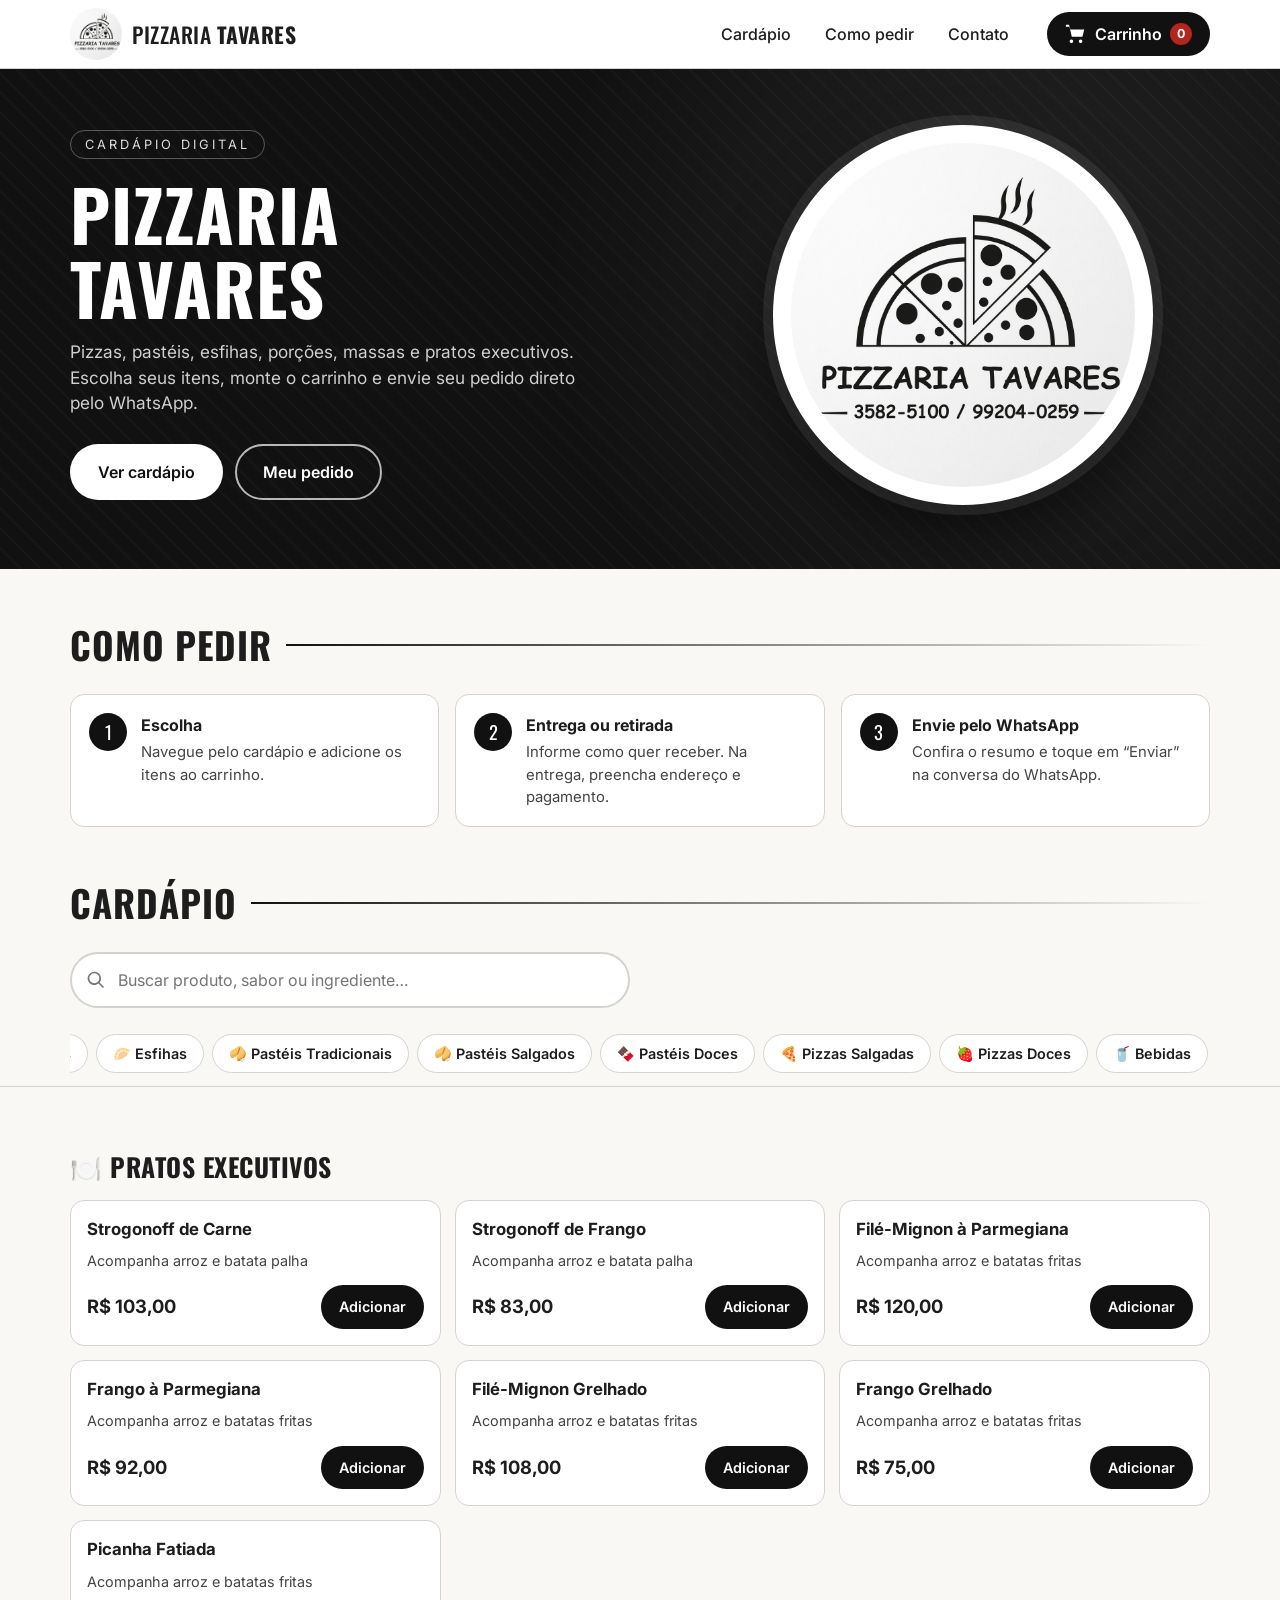
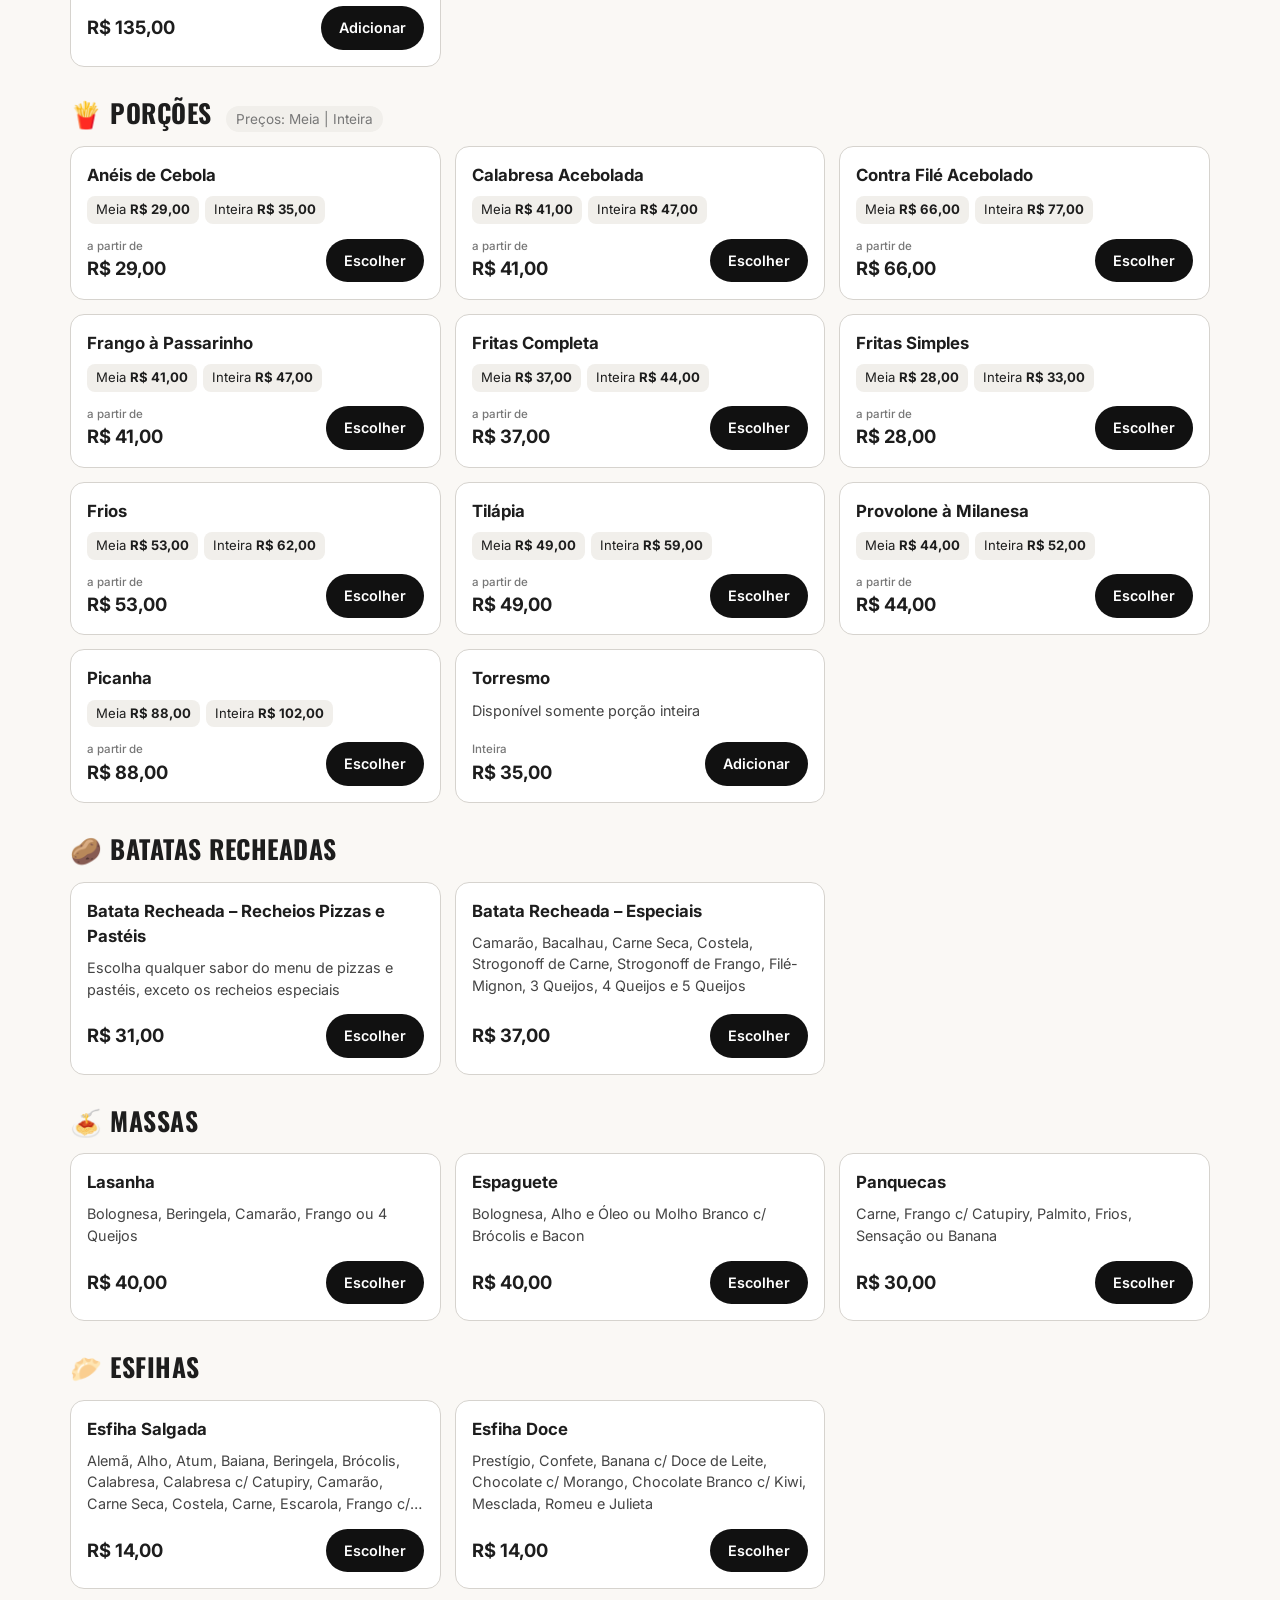
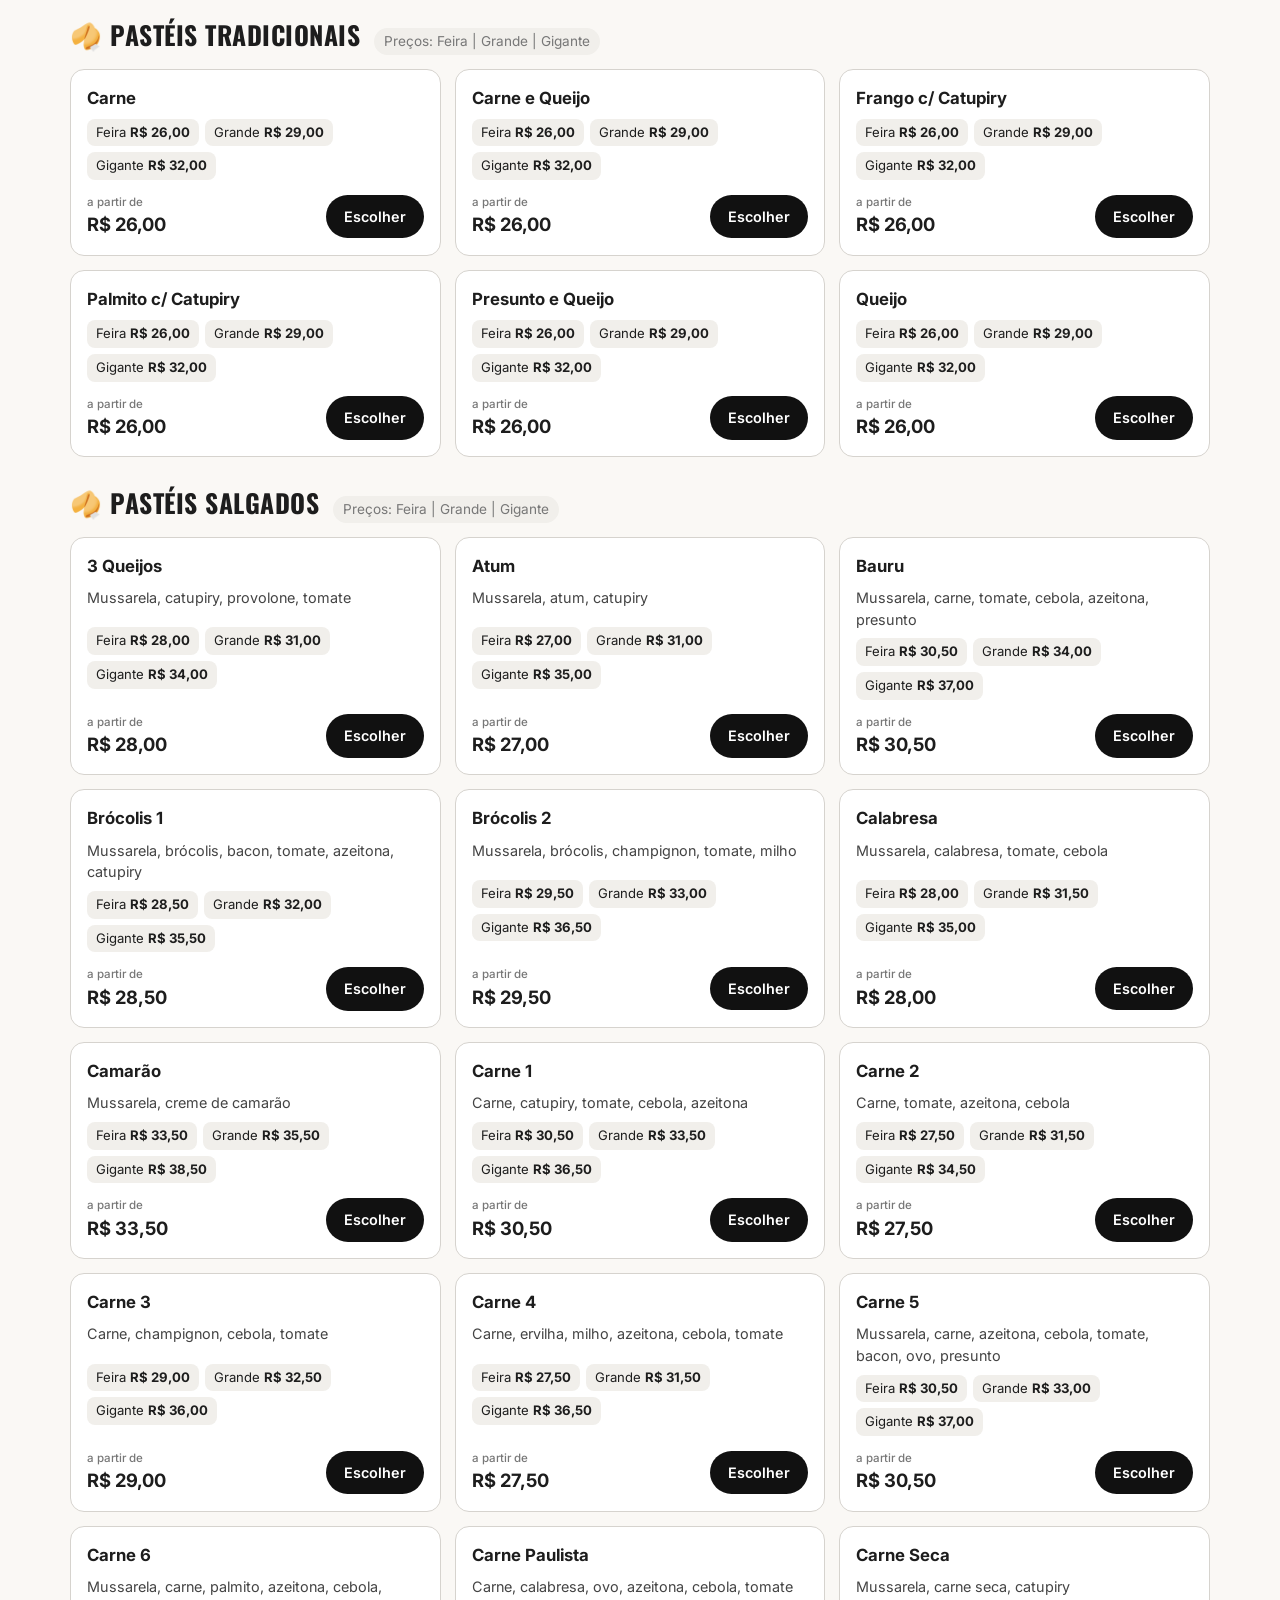
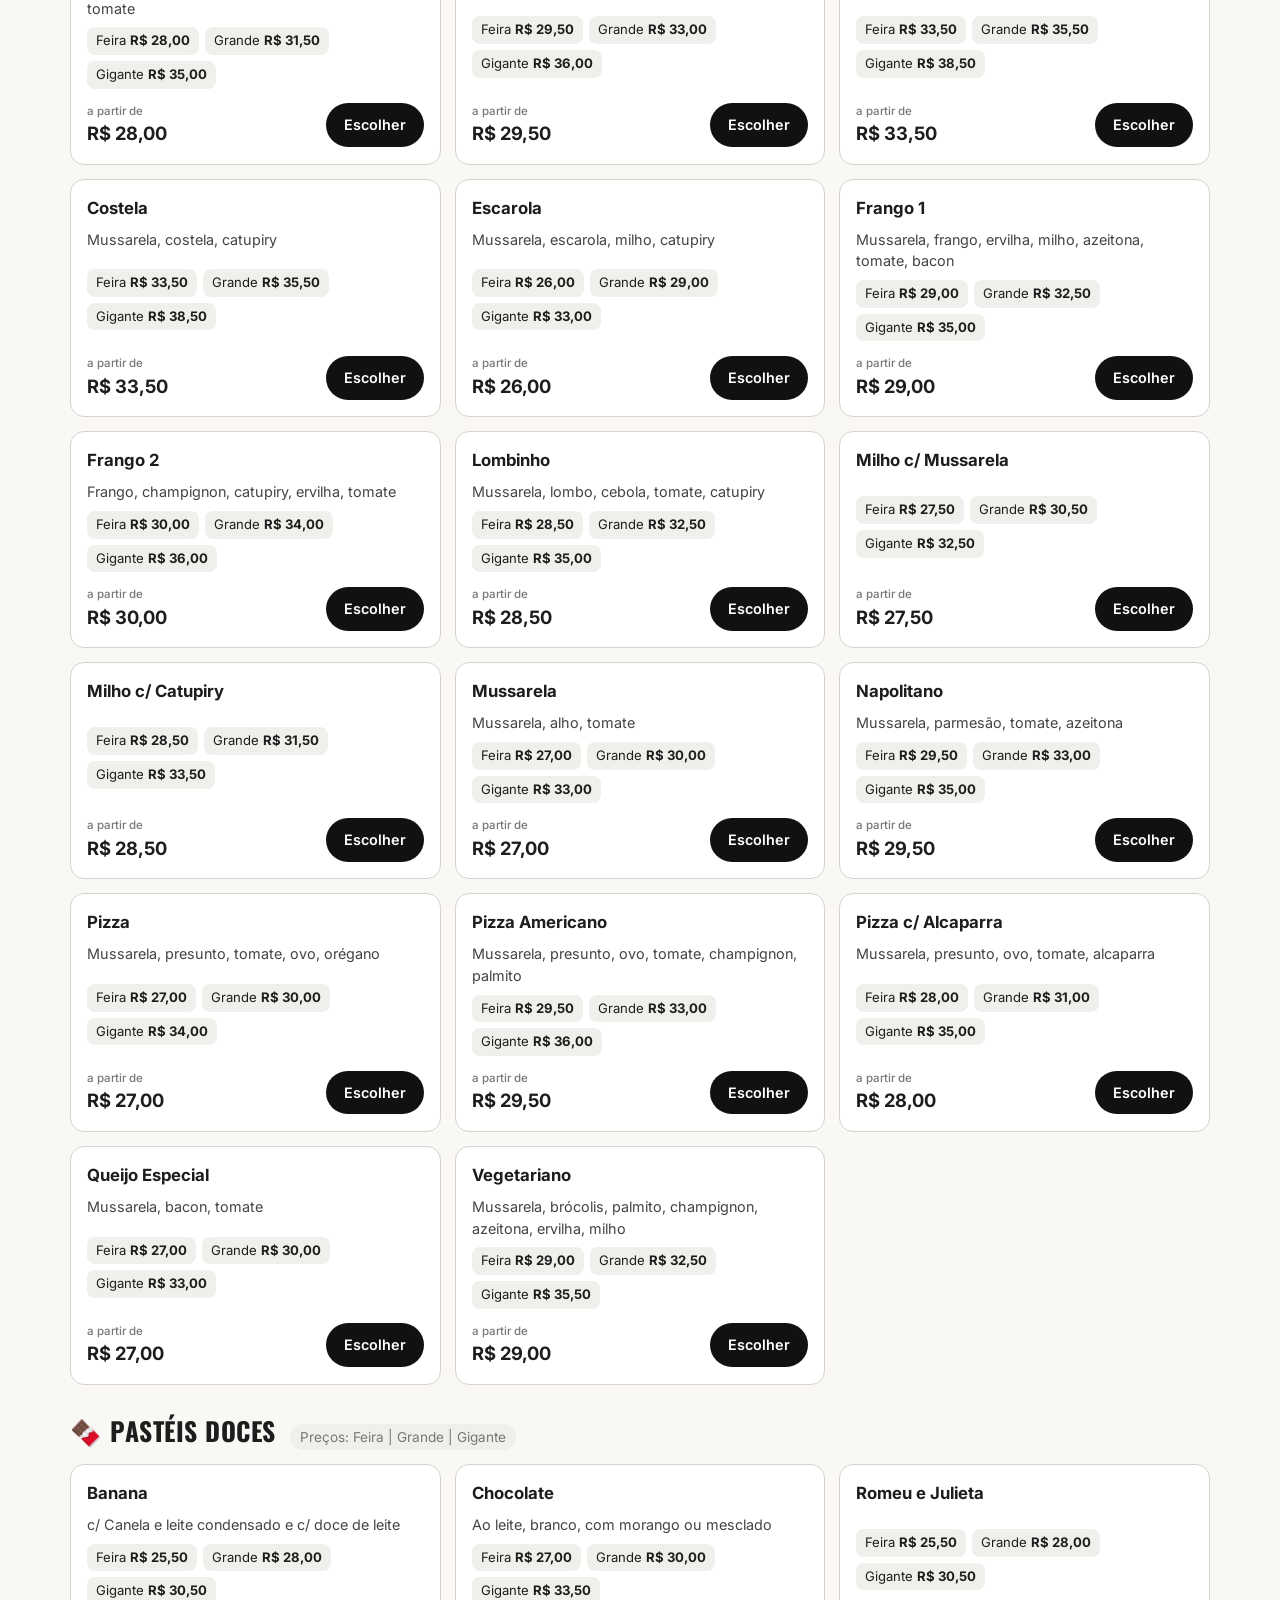
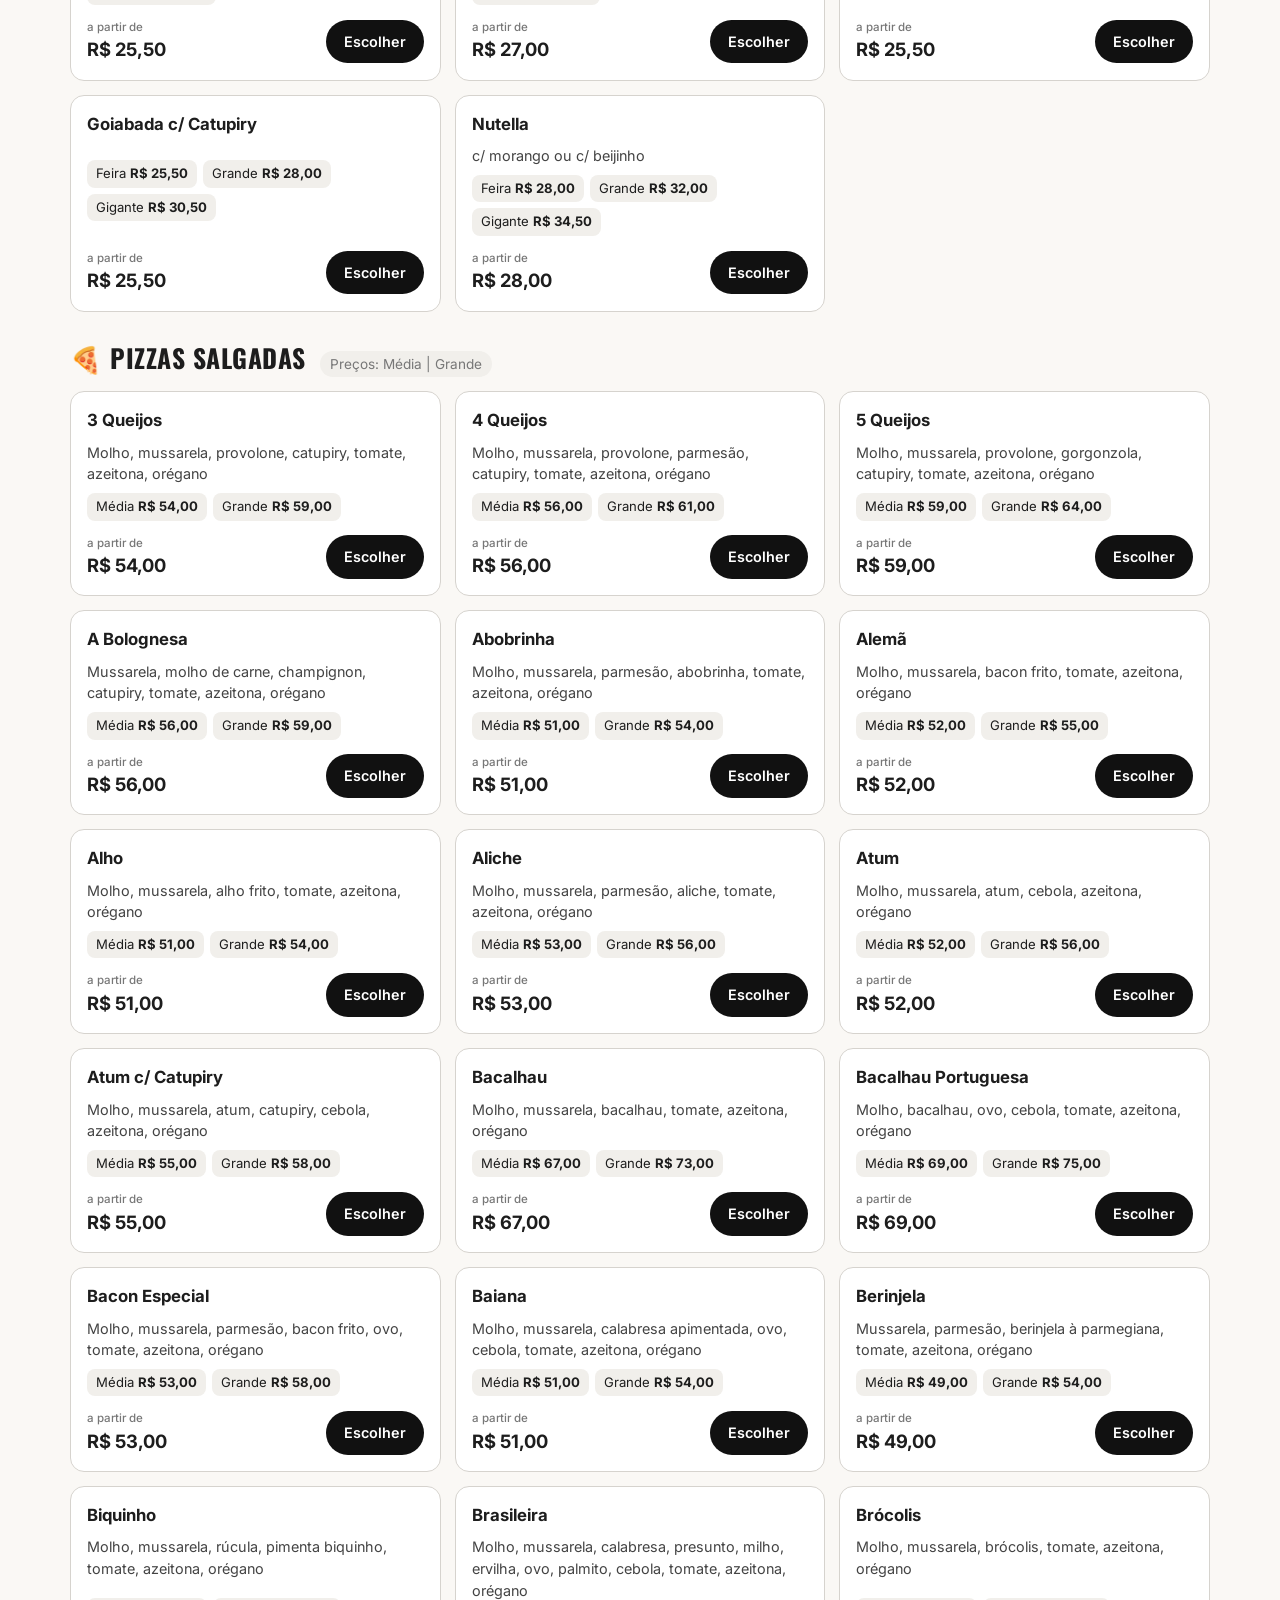
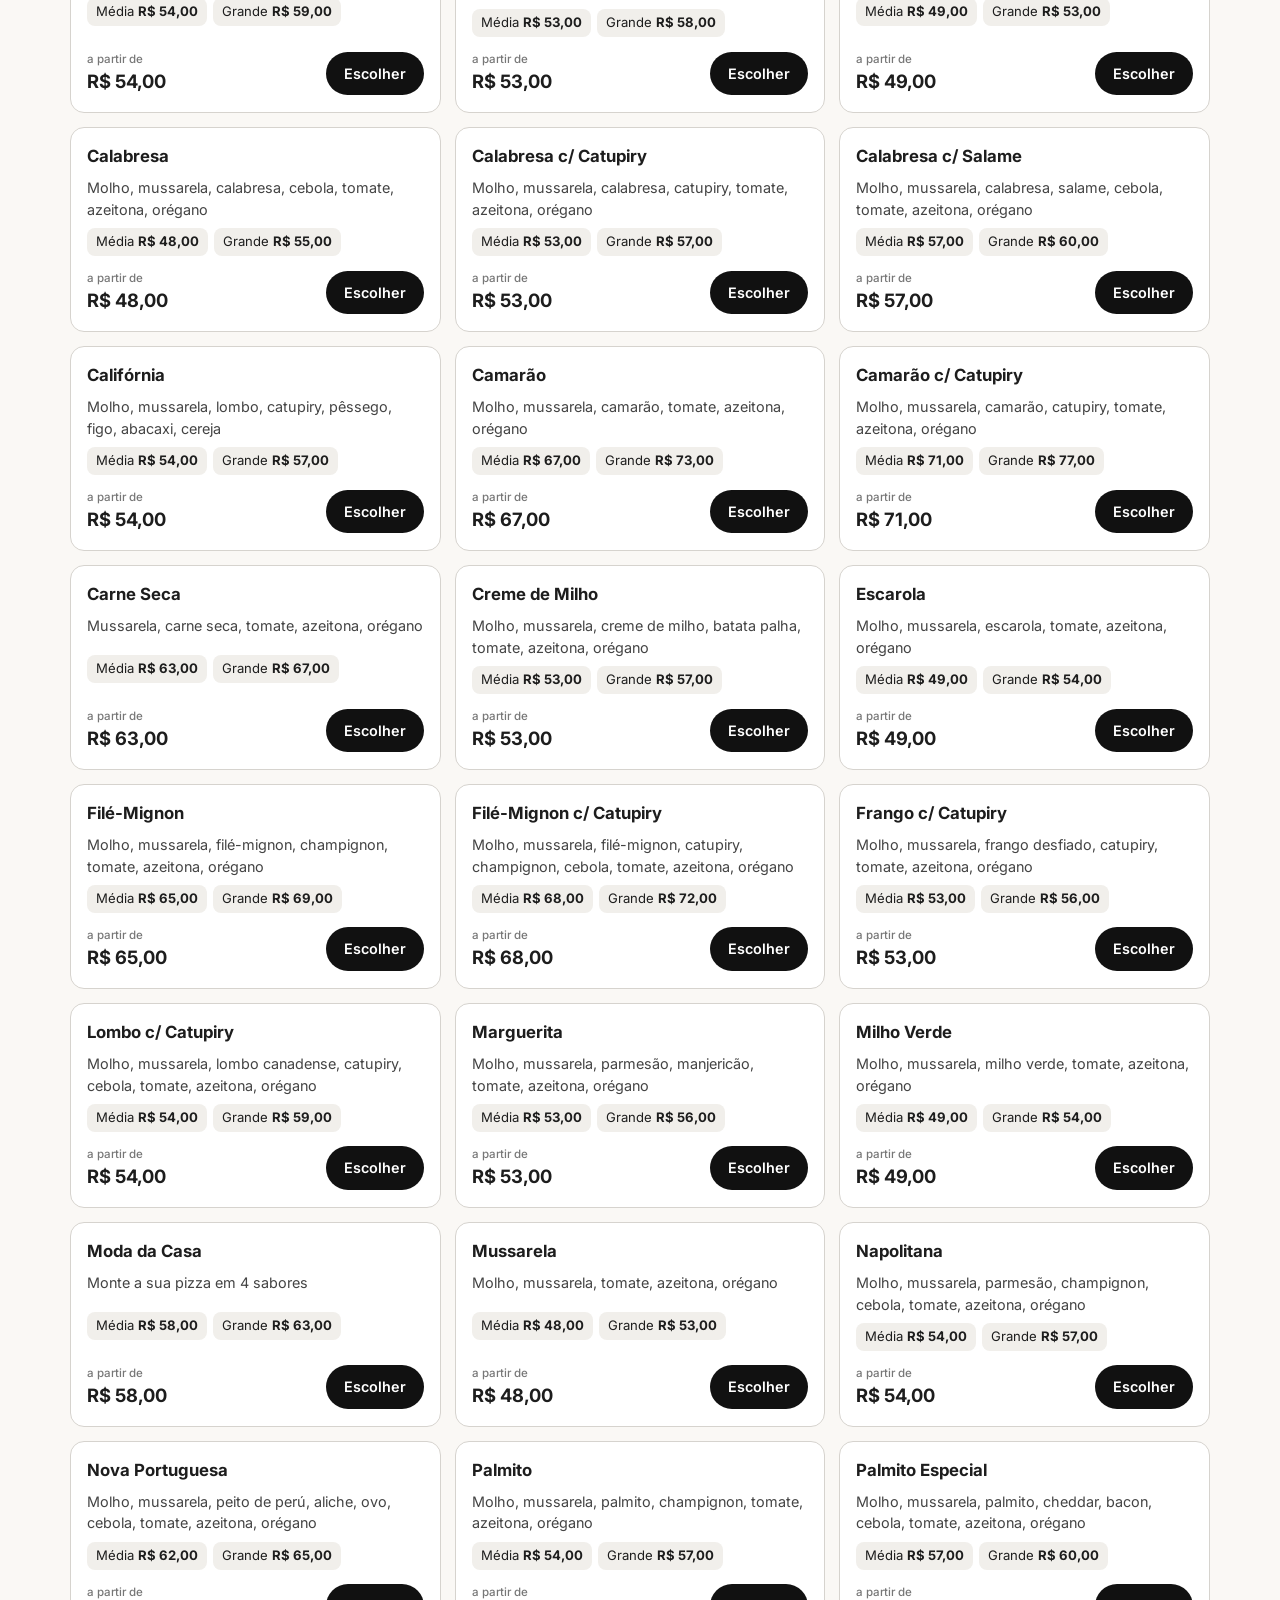
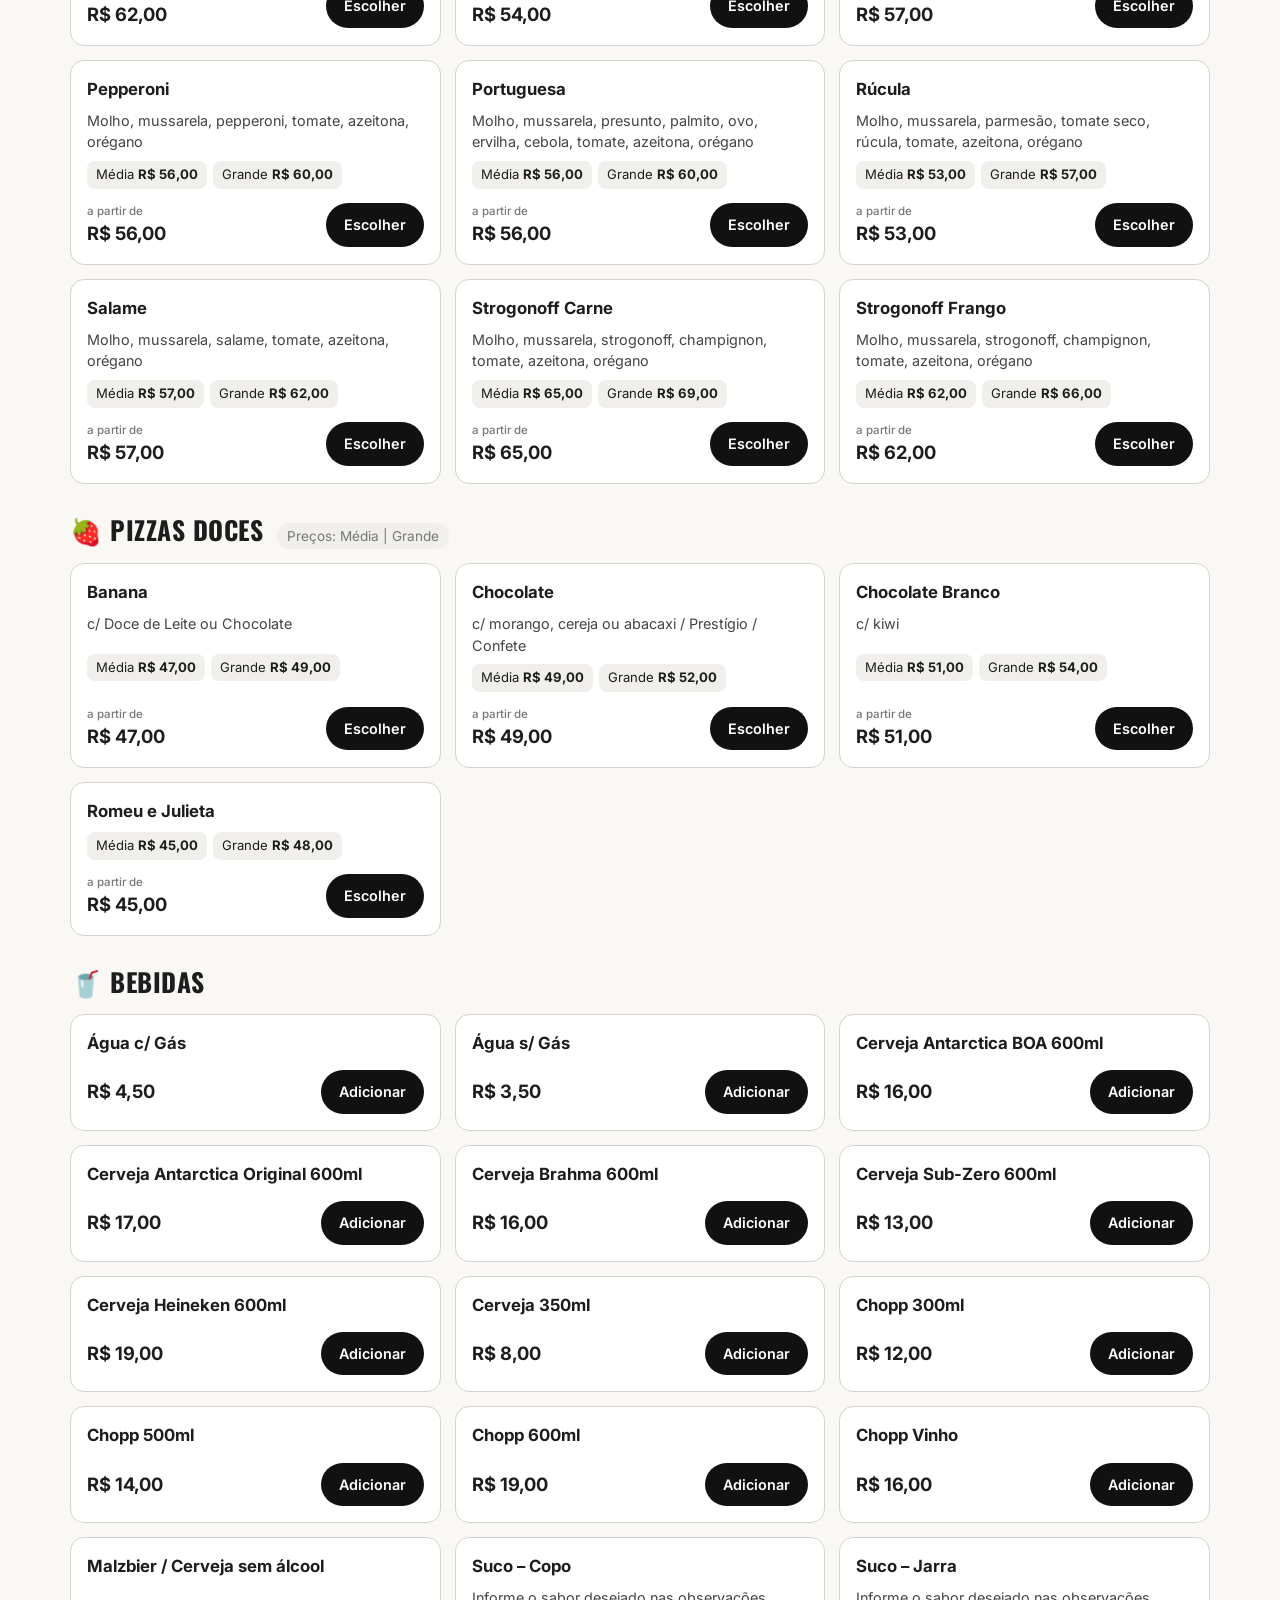
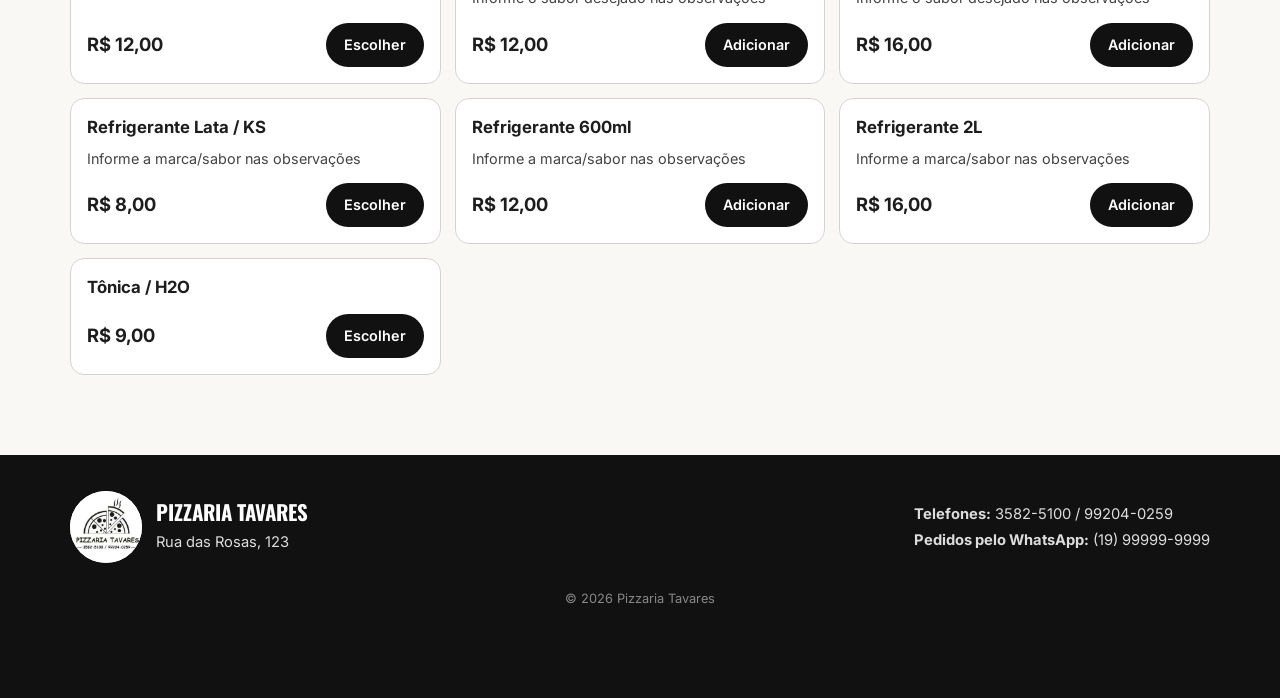
==== commit 0c25eb61: "Logo Corrigido" ====
--- a/index.html
+++ b/index.html
@@ -1,188 +1,361 @@
-<!DOCTYPE html>
+<!doctype html>
 <html lang="pt-BR">
-<head>
-  <meta charset="UTF-8">
-  <meta name="viewport" content="width=device-width, initial-scale=1.0, viewport-fit=cover">
-  <title>Pizzaria Tavares — Cardápio Digital e Pedidos</title>
-  <meta name="description" content="Cardápio digital da Pizzaria Tavares: pizzas, pastéis, esfihas, porções, massas, pratos executivos e bebidas. Monte seu pedido e envie pelo WhatsApp.">
-  <meta name="theme-color" content="#111111">
-  <link rel="icon" type="image/png" href="assets/logo.png">
-  <link rel="preconnect" href="https://fonts.googleapis.com">
-  <link rel="preconnect" href="https://fonts.gstatic.com" crossorigin>
-  <link href="https://fonts.googleapis.com/css2?family=Oswald:wght@500;600;700&family=Inter:wght@400;500;600;700&display=swap" rel="stylesheet">
-  <link rel="stylesheet" href="css/style.css">
-</head>
-<body>
-  <a class="skip-link" href="#cardapio">Pular para o cardápio</a>
-
-  <!-- ================= CABEÇALHO ================= -->
-  <header class="site-header" id="topo">
-    <div class="container header-inner">
-      <a href="#topo" class="brand" aria-label="Pizzaria Tavares — início">
-        <img src="assets/logo.png" alt="Logo Pizzaria Tavares" class="brand-logo" width="52" height="52">
-        <span class="brand-name">Pizzaria <strong>Tavares</strong></span>
-      </a>
-
-      <nav class="main-nav" aria-label="Navegação principal">
-        <a href="#cardapio">Cardápio</a>
-        <a href="#como-pedir">Como pedir</a>
-        <a href="#contato">Contato</a>
-      </nav>
-
-      <button type="button" class="cart-toggle" id="cartToggle" aria-label="Abrir carrinho" aria-controls="cartDrawer" aria-expanded="false">
-        <svg viewBox="0 0 24 24" aria-hidden="true"><path d="M7 18a2 2 0 1 0 0 4 2 2 0 0 0 0-4Zm10 0a2 2 0 1 0 0 4 2 2 0 0 0 0-4ZM5.2 4l.6 3H21l-2 8H7.4L4.4 2H1v2h4.2Z" fill="currentColor"/></svg>
-        <span class="cart-toggle-label">Carrinho</span>
-        <span class="cart-badge" id="cartBadge" aria-live="polite">0</span>
-      </button>
+  <head>
+    <meta charset="UTF-8" />
+    <meta
+      name="viewport"
+      content="width=device-width, initial-scale=1.0, viewport-fit=cover"
+    />
+    <title>Pizzaria Tavares — Cardápio Digital e Pedidos</title>
+    <meta
+      name="description"
+      content="Cardápio digital da Pizzaria Tavares: pizzas, pastéis, esfihas, porções, massas, pratos executivos e bebidas. Monte seu pedido e envie pelo WhatsApp."
+    />
+    <meta name="theme-color" content="#111111" />
+    <link rel="icon" type="image/png" href="assets/favicon.png" />
+    <link rel="preconnect" href="https://fonts.googleapis.com" />
+    <link rel="preconnect" href="https://fonts.gstatic.com" crossorigin />
+    <link
+      href="https://fonts.googleapis.com/css2?family=Oswald:wght@500;600;700&family=Inter:wght@400;500;600;700&display=swap"
+      rel="stylesheet"
+    />
+    <link rel="stylesheet" href="css/style.css" />
+  </head>
+  <body>
+    <a class="skip-link" href="#cardapio">Pular para o cardápio</a>
+
+    <!-- ================= CABEÇALHO ================= -->
+    <header class="site-header" id="topo">
+      <div class="container header-inner">
+        <a href="#topo" class="brand" aria-label="Pizzaria Tavares — início">
+          <img
+            src="assets/logo.jpg"
+            alt="Logo Pizzaria Tavares"
+            class="brand-logo"
+            width="52"
+            height="52"
+          />
+          <span class="brand-name">Pizzaria <strong>Tavares</strong></span>
+        </a>
+
+        <nav class="main-nav" aria-label="Navegação principal">
+          <a href="#cardapio">Cardápio</a>
+          <a href="#como-pedir">Como pedir</a>
+          <a href="#contato">Contato</a>
+        </nav>
+
+        <button
+          type="button"
+          class="cart-toggle"
+          id="cartToggle"
+          aria-label="Abrir carrinho"
+          aria-controls="cartDrawer"
+          aria-expanded="false"
+        >
+          <svg viewBox="0 0 24 24" aria-hidden="true">
+            <path
+              d="M7 18a2 2 0 1 0 0 4 2 2 0 0 0 0-4Zm10 0a2 2 0 1 0 0 4 2 2 0 0 0 0-4ZM5.2 4l.6 3H21l-2 8H7.4L4.4 2H1v2h4.2Z"
+              fill="currentColor"
+            />
+          </svg>
+          <span class="cart-toggle-label">Carrinho</span>
+          <span class="cart-badge" id="cartBadge" aria-live="polite">0</span>
+        </button>
+      </div>
+    </header>
+
+    <main>
+      <!-- ================= HERO ================= -->
+      <section class="hero" aria-labelledby="heroTitle">
+        <div class="container hero-inner">
+          <div class="hero-text">
+            <span class="hero-eyebrow">Cardápio digital</span>
+            <h1 id="heroTitle">Pizzaria <span>Tavares</span></h1>
+            <p>
+              Pizzas, pastéis, esfihas, porções, massas e pratos executivos.
+              Escolha seus itens, monte o carrinho e envie seu pedido direto
+              pelo WhatsApp.
+            </p>
+            <div class="hero-actions">
+              <a href="#cardapio" class="btn btn-primary btn-lg"
+                >Ver cardápio</a
+              >
+              <button
+                type="button"
+                class="btn btn-outline btn-lg"
+                data-open-cart
+              >
+                Meu pedido
+              </button>
+            </div>
+          </div>
+          <div class="hero-logo-wrap">
+            <img
+              src="assets/logo.jpg"
+              alt="Pizzaria Tavares"
+              class="hero-logo"
+              width="420"
+              height="420"
+            />
+          </div>
+        </div>
+      </section>
+
+      <!-- ================= COMO PEDIR ================= -->
+      <section class="how" id="como-pedir" aria-labelledby="howTitle">
+        <div class="container">
+          <h2 id="howTitle" class="section-title">Como pedir</h2>
+          <ol class="how-steps">
+            <li>
+              <span class="how-num">1</span>
+              <div>
+                <strong>Escolha</strong>
+                <p>Navegue pelo cardápio e adicione os itens ao carrinho.</p>
+              </div>
+            </li>
+            <li>
+              <span class="how-num">2</span>
+              <div>
+                <strong>Entrega ou retirada</strong>
+                <p>
+                  Informe como quer receber. Na entrega, preencha endereço e
+                  pagamento.
+                </p>
+              </div>
+            </li>
+            <li>
+              <span class="how-num">3</span>
+              <div>
+                <strong>Envie pelo WhatsApp</strong>
+                <p>
+                  Confira o resumo e toque em “Enviar” na conversa do WhatsApp.
+                </p>
+              </div>
+            </li>
+          </ol>
+        </div>
+      </section>
+
+      <!-- ================= CARDÁPIO ================= -->
+      <section class="menu-section" id="cardapio" aria-labelledby="menuTitle">
+        <div class="container">
+          <h2 id="menuTitle" class="section-title">Cardápio</h2>
+
+          <div class="menu-search">
+            <label for="searchInput" class="visually-hidden"
+              >Buscar no cardápio</label
+            >
+            <svg viewBox="0 0 24 24" aria-hidden="true">
+              <path
+                fill="currentColor"
+                d="M10 2a8 8 0 0 1 6.3 12.9l5.4 5.4-1.4 1.4-5.4-5.4A8 8 0 1 1 10 2Zm0 2a6 6 0 1 0 0 12 6 6 0 0 0 0-12Z"
+              />
+            </svg>
+            <input
+              type="search"
+              id="searchInput"
+              placeholder="Buscar produto, sabor ou ingrediente…"
+              autocomplete="off"
+            />
+            <button
+              type="button"
+              class="search-clear"
+              id="searchClear"
+              aria-label="Limpar busca"
+              hidden
+            >
+              ×
+            </button>
+          </div>
+        </div>
+
+        <nav class="category-bar" aria-label="Categorias do cardápio">
+          <div class="container">
+            <div class="category-scroll" id="categoryNav"></div>
+          </div>
+        </nav>
+
+        <div class="container">
+          <p class="search-status" id="searchStatus" aria-live="polite"></p>
+          <div id="menuContainer" class="menu-container">
+            <div class="loading-state" role="status">
+              <span class="spinner"></span> Carregando cardápio…
+            </div>
+          </div>
+        </div>
+      </section>
+    </main>
+
+    <!-- ================= RODAPÉ ================= -->
+    <footer class="site-footer" id="contato">
+      <div class="container footer-inner">
+        <div class="footer-brand">
+          <img src="assets/logo.png" alt="" width="72" height="72" />
+          <div>
+            <strong>Pizzaria Tavares</strong>
+            <p id="footerAddress"></p>
+          </div>
+        </div>
+        <div class="footer-contact">
+          <p><strong>Telefones:</strong> 3582-5100 / 99204-0259</p>
+          <p>
+            <strong>Pedidos pelo WhatsApp:</strong>
+            <span id="footerWhats"></span>
+          </p>
+        </div>
+      </div>
+      <p class="footer-copy">© <span id="year"></span> Pizzaria Tavares</p>
+    </footer>
+
+    <!-- Barra flutuante do carrinho (mobile) -->
+    <button
+      type="button"
+      class="floating-cart"
+      id="floatingCart"
+      data-open-cart
+      hidden
+    >
+      <span class="floating-cart-qty" id="floatingQty">0 itens</span>
+      <span>Ver carrinho</span>
+      <strong id="floatingTotal">R$ 0,00</strong>
+    </button>
+
+    <div class="overlay" id="overlay" hidden></div>
+
+    <!-- ================= CARRINHO ================= -->
+    <aside
+      class="cart-drawer"
+      id="cartDrawer"
+      aria-label="Carrinho de compras"
+      aria-hidden="true"
+      tabindex="-1"
+    >
+      <div class="drawer-header">
+        <h2>Seu pedido</h2>
+        <button
+          type="button"
+          class="icon-btn"
+          data-close-cart
+          aria-label="Fechar carrinho"
+        >
+          ×
+        </button>
+      </div>
+      <div class="drawer-body" id="cartItems"></div>
+      <div class="drawer-footer" id="cartFooter">
+        <div class="totals-row">
+          <span>Subtotal</span><strong id="cartSubtotal">R$ 0,00</strong>
+        </div>
+        <p class="totals-hint">
+          Taxa de entrega de <span id="feeHint"></span> aplicada somente para
+          entrega.
+        </p>
+        <button
+          type="button"
+          class="btn btn-primary btn-block btn-lg"
+          id="checkoutBtn"
+        >
+          Finalizar pedido
+        </button>
+        <button type="button" class="btn btn-text btn-block" id="clearCartBtn">
+          Esvaziar carrinho
+        </button>
+      </div>
+    </aside>
+
+    <!-- ================= MODAL DE PRODUTO ================= -->
+    <div
+      class="modal"
+      id="productModal"
+      role="dialog"
+      aria-modal="true"
+      aria-labelledby="pmTitle"
+      hidden
+    >
+      <div class="modal-box">
+        <button
+          type="button"
+          class="icon-btn modal-close"
+          data-close-modal
+          aria-label="Fechar"
+        >
+          ×
+        </button>
+        <form id="productForm" novalidate>
+          <div class="modal-head">
+            <span class="pm-category" id="pmCategory"></span>
+            <h3 id="pmTitle"></h3>
+            <p id="pmDesc" class="pm-desc"></p>
+          </div>
+          <div class="modal-content" id="pmOptions"></div>
+          <div class="modal-foot">
+            <div class="qty-control" aria-label="Quantidade">
+              <button
+                type="button"
+                class="qty-btn"
+                id="pmMinus"
+                aria-label="Diminuir quantidade"
+              >
+                −
+              </button>
+              <span id="pmQty" aria-live="polite">1</span>
+              <button
+                type="button"
+                class="qty-btn"
+                id="pmPlus"
+                aria-label="Aumentar quantidade"
+              >
+                +
+              </button>
+            </div>
+            <button type="submit" class="btn btn-primary btn-lg pm-add">
+              Adicionar <strong id="pmTotal"></strong>
+            </button>
+          </div>
+        </form>
+      </div>
     </div>
-  </header>
-
-  <main>
-    <!-- ================= HERO ================= -->
-    <section class="hero" aria-labelledby="heroTitle">
-      <div class="container hero-inner">
-        <div class="hero-text">
-          <span class="hero-eyebrow">Cardápio digital</span>
-          <h1 id="heroTitle">Pizzaria <span>Tavares</span></h1>
-          <p>Pizzas, pastéis, esfihas, porções, massas e pratos executivos. Escolha seus itens, monte o carrinho e envie seu pedido direto pelo WhatsApp.</p>
-          <div class="hero-actions">
-            <a href="#cardapio" class="btn btn-primary btn-lg">Ver cardápio</a>
-            <button type="button" class="btn btn-outline btn-lg" data-open-cart>Meu pedido</button>
-          </div>
-        </div>
-        <div class="hero-logo-wrap">
-          <img src="assets/logo.png" alt="Pizzaria Tavares" class="hero-logo" width="420" height="420">
-        </div>
-      </div>
-    </section>
-
-    <!-- ================= COMO PEDIR ================= -->
-    <section class="how" id="como-pedir" aria-labelledby="howTitle">
-      <div class="container">
-        <h2 id="howTitle" class="section-title">Como pedir</h2>
-        <ol class="how-steps">
-          <li><span class="how-num">1</span><div><strong>Escolha</strong><p>Navegue pelo cardápio e adicione os itens ao carrinho.</p></div></li>
-          <li><span class="how-num">2</span><div><strong>Entrega ou retirada</strong><p>Informe como quer receber. Na entrega, preencha endereço e pagamento.</p></div></li>
-          <li><span class="how-num">3</span><div><strong>Envie pelo WhatsApp</strong><p>Confira o resumo e toque em “Enviar” na conversa do WhatsApp.</p></div></li>
-        </ol>
-      </div>
-    </section>
-
-    <!-- ================= CARDÁPIO ================= -->
-    <section class="menu-section" id="cardapio" aria-labelledby="menuTitle">
-      <div class="container">
-        <h2 id="menuTitle" class="section-title">Cardápio</h2>
-
-        <div class="menu-search">
-          <label for="searchInput" class="visually-hidden">Buscar no cardápio</label>
-          <svg viewBox="0 0 24 24" aria-hidden="true"><path fill="currentColor" d="M10 2a8 8 0 0 1 6.3 12.9l5.4 5.4-1.4 1.4-5.4-5.4A8 8 0 1 1 10 2Zm0 2a6 6 0 1 0 0 12 6 6 0 0 0 0-12Z"/></svg>
-          <input type="search" id="searchInput" placeholder="Buscar produto, sabor ou ingrediente…" autocomplete="off">
-          <button type="button" class="search-clear" id="searchClear" aria-label="Limpar busca" hidden>×</button>
-        </div>
-      </div>
-
-      <nav class="category-bar" aria-label="Categorias do cardápio">
-        <div class="container">
-          <div class="category-scroll" id="categoryNav"></div>
-        </div>
-      </nav>
-
-      <div class="container">
-        <p class="search-status" id="searchStatus" aria-live="polite"></p>
-        <div id="menuContainer" class="menu-container">
-          <div class="loading-state" role="status"><span class="spinner"></span> Carregando cardápio…</div>
-        </div>
-      </div>
-    </section>
-  </main>
-
-  <!-- ================= RODAPÉ ================= -->
-  <footer class="site-footer" id="contato">
-    <div class="container footer-inner">
-      <div class="footer-brand">
-        <img src="assets/logo.png" alt="" width="72" height="72">
-        <div>
-          <strong>Pizzaria Tavares</strong>
-          <p id="footerAddress"></p>
-        </div>
-      </div>
-      <div class="footer-contact">
-        <p><strong>Telefones:</strong> 3582-5100 / 99204-0259</p>
-        <p><strong>Pedidos pelo WhatsApp:</strong> <span id="footerWhats"></span></p>
+
+    <!-- ================= MODAL DE FINALIZAÇÃO ================= -->
+    <div
+      class="modal"
+      id="checkoutModal"
+      role="dialog"
+      aria-modal="true"
+      aria-labelledby="coTitle"
+      hidden
+    >
+      <div class="modal-box modal-checkout">
+        <button
+          type="button"
+          class="icon-btn modal-close"
+          data-close-checkout
+          aria-label="Fechar"
+        >
+          ×
+        </button>
+        <div class="modal-head">
+          <h3 id="coTitle">Finalizar pedido</h3>
+          <ol class="stepper" id="stepper" aria-label="Etapas"></ol>
+        </div>
+        <div class="modal-content" id="checkoutContent"></div>
+        <div class="modal-foot checkout-foot">
+          <button type="button" class="btn btn-outline" id="coBack">
+            Voltar
+          </button>
+          <button type="button" class="btn btn-primary" id="coNext">
+            Continuar
+          </button>
+        </div>
       </div>
     </div>
-    <p class="footer-copy">© <span id="year"></span> Pizzaria Tavares</p>
-  </footer>
-
-  <!-- Barra flutuante do carrinho (mobile) -->
-  <button type="button" class="floating-cart" id="floatingCart" data-open-cart hidden>
-    <span class="floating-cart-qty" id="floatingQty">0 itens</span>
-    <span>Ver carrinho</span>
-    <strong id="floatingTotal">R$ 0,00</strong>
-  </button>
-
-  <div class="overlay" id="overlay" hidden></div>
-
-  <!-- ================= CARRINHO ================= -->
-  <aside class="cart-drawer" id="cartDrawer" aria-label="Carrinho de compras" aria-hidden="true" tabindex="-1">
-    <div class="drawer-header">
-      <h2>Seu pedido</h2>
-      <button type="button" class="icon-btn" data-close-cart aria-label="Fechar carrinho">×</button>
-    </div>
-    <div class="drawer-body" id="cartItems"></div>
-    <div class="drawer-footer" id="cartFooter">
-      <div class="totals-row"><span>Subtotal</span><strong id="cartSubtotal">R$ 0,00</strong></div>
-      <p class="totals-hint">Taxa de entrega de <span id="feeHint"></span> aplicada somente para entrega.</p>
-      <button type="button" class="btn btn-primary btn-block btn-lg" id="checkoutBtn">Finalizar pedido</button>
-      <button type="button" class="btn btn-text btn-block" id="clearCartBtn">Esvaziar carrinho</button>
-    </div>
-  </aside>
-
-  <!-- ================= MODAL DE PRODUTO ================= -->
-  <div class="modal" id="productModal" role="dialog" aria-modal="true" aria-labelledby="pmTitle" hidden>
-    <div class="modal-box">
-      <button type="button" class="icon-btn modal-close" data-close-modal aria-label="Fechar">×</button>
-      <form id="productForm" novalidate>
-        <div class="modal-head">
-          <span class="pm-category" id="pmCategory"></span>
-          <h3 id="pmTitle"></h3>
-          <p id="pmDesc" class="pm-desc"></p>
-        </div>
-        <div class="modal-content" id="pmOptions"></div>
-        <div class="modal-foot">
-          <div class="qty-control" aria-label="Quantidade">
-            <button type="button" class="qty-btn" id="pmMinus" aria-label="Diminuir quantidade">−</button>
-            <span id="pmQty" aria-live="polite">1</span>
-            <button type="button" class="qty-btn" id="pmPlus" aria-label="Aumentar quantidade">+</button>
-          </div>
-          <button type="submit" class="btn btn-primary btn-lg pm-add">Adicionar <strong id="pmTotal"></strong></button>
-        </div>
-      </form>
-    </div>
-  </div>
-
-  <!-- ================= MODAL DE FINALIZAÇÃO ================= -->
-  <div class="modal" id="checkoutModal" role="dialog" aria-modal="true" aria-labelledby="coTitle" hidden>
-    <div class="modal-box modal-checkout">
-      <button type="button" class="icon-btn modal-close" data-close-checkout aria-label="Fechar">×</button>
-      <div class="modal-head">
-        <h3 id="coTitle">Finalizar pedido</h3>
-        <ol class="stepper" id="stepper" aria-label="Etapas"></ol>
-      </div>
-      <div class="modal-content" id="checkoutContent"></div>
-      <div class="modal-foot checkout-foot">
-        <button type="button" class="btn btn-outline" id="coBack">Voltar</button>
-        <button type="button" class="btn btn-primary" id="coNext">Continuar</button>
-      </div>
-    </div>
-  </div>
-
-  <div class="toast" id="toast" role="status" aria-live="polite"></div>
-
-  <script src="js/config.js"></script>
-  <script src="js/products.js"></script>
-  <script src="js/cart.js"></script>
-  <script src="js/checkout.js"></script>
-  <script src="js/main.js"></script>
-</body>
+
+    <div class="toast" id="toast" role="status" aria-live="polite"></div>
+
+    <script src="js/config.js"></script>
+    <script src="js/products.js"></script>
+    <script src="js/cart.js"></script>
+    <script src="js/checkout.js"></script>
+    <script src="js/main.js"></script>
+  </body>
 </html>
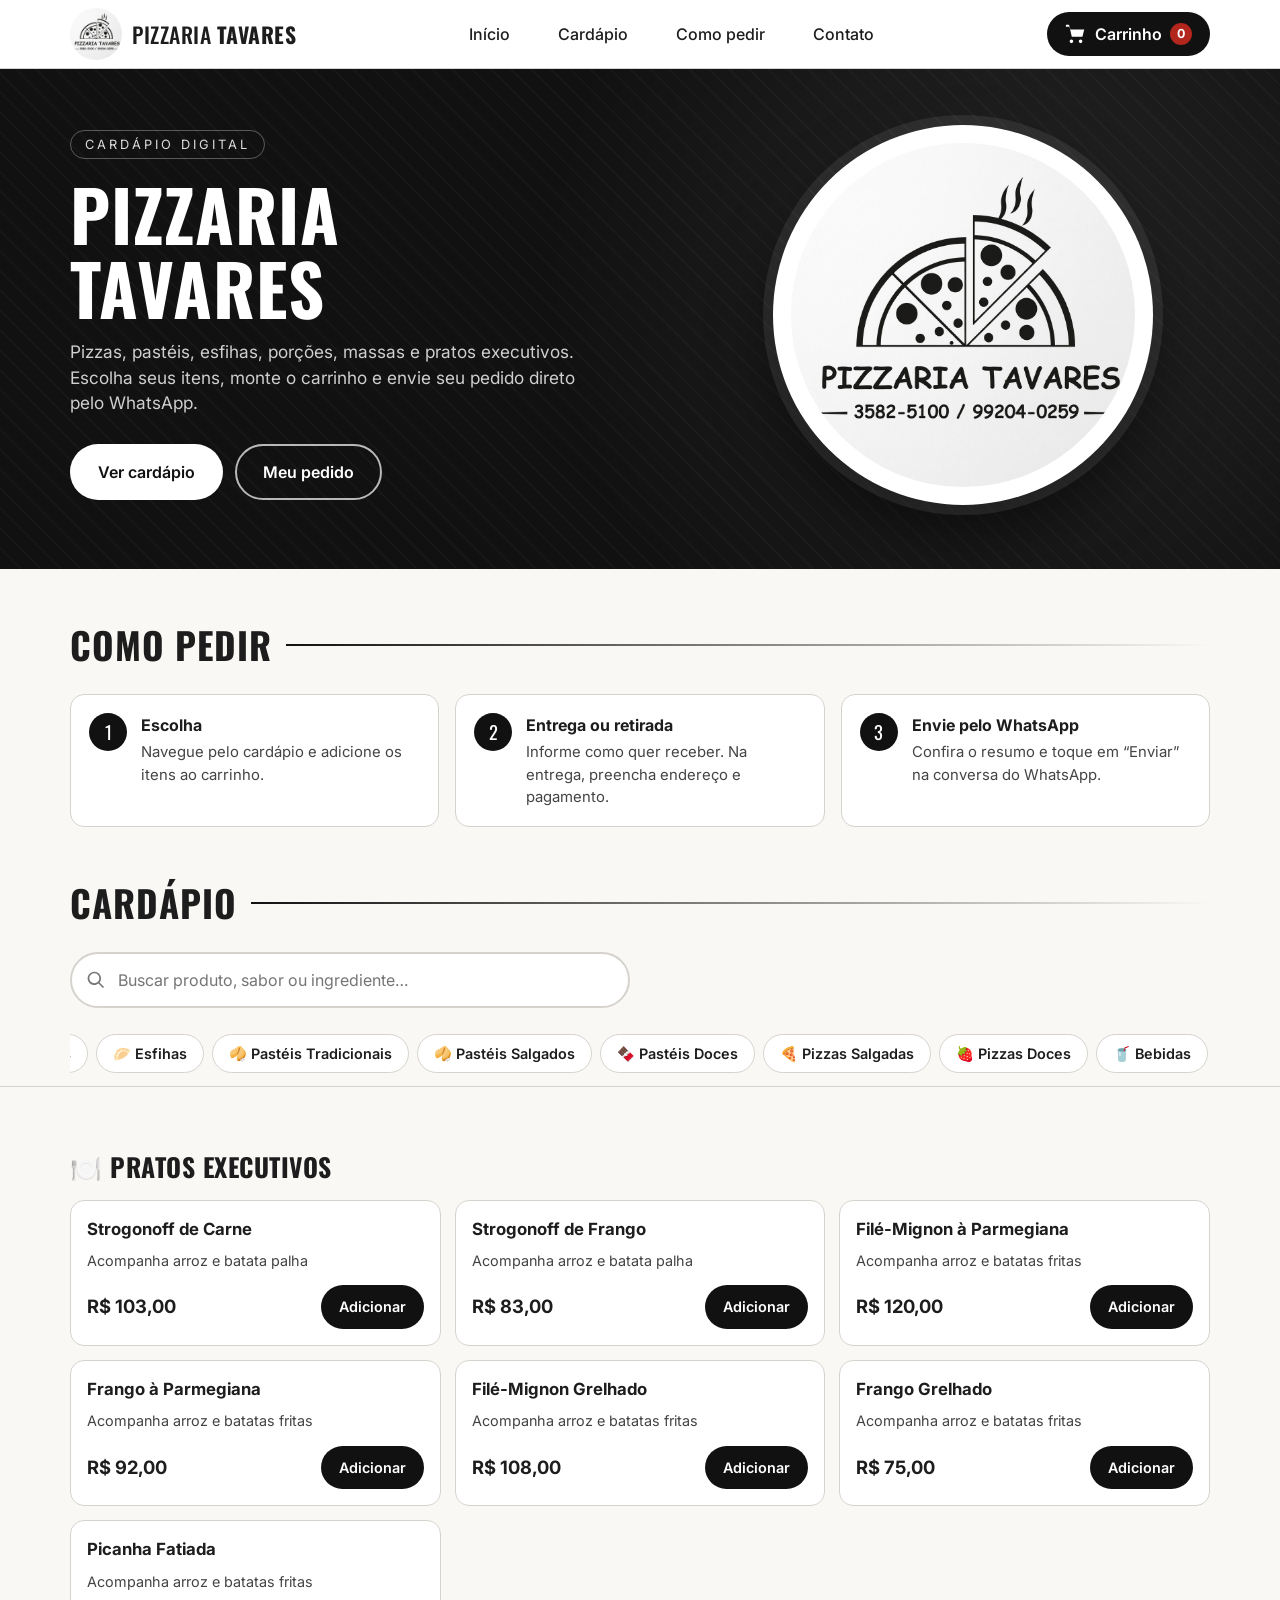
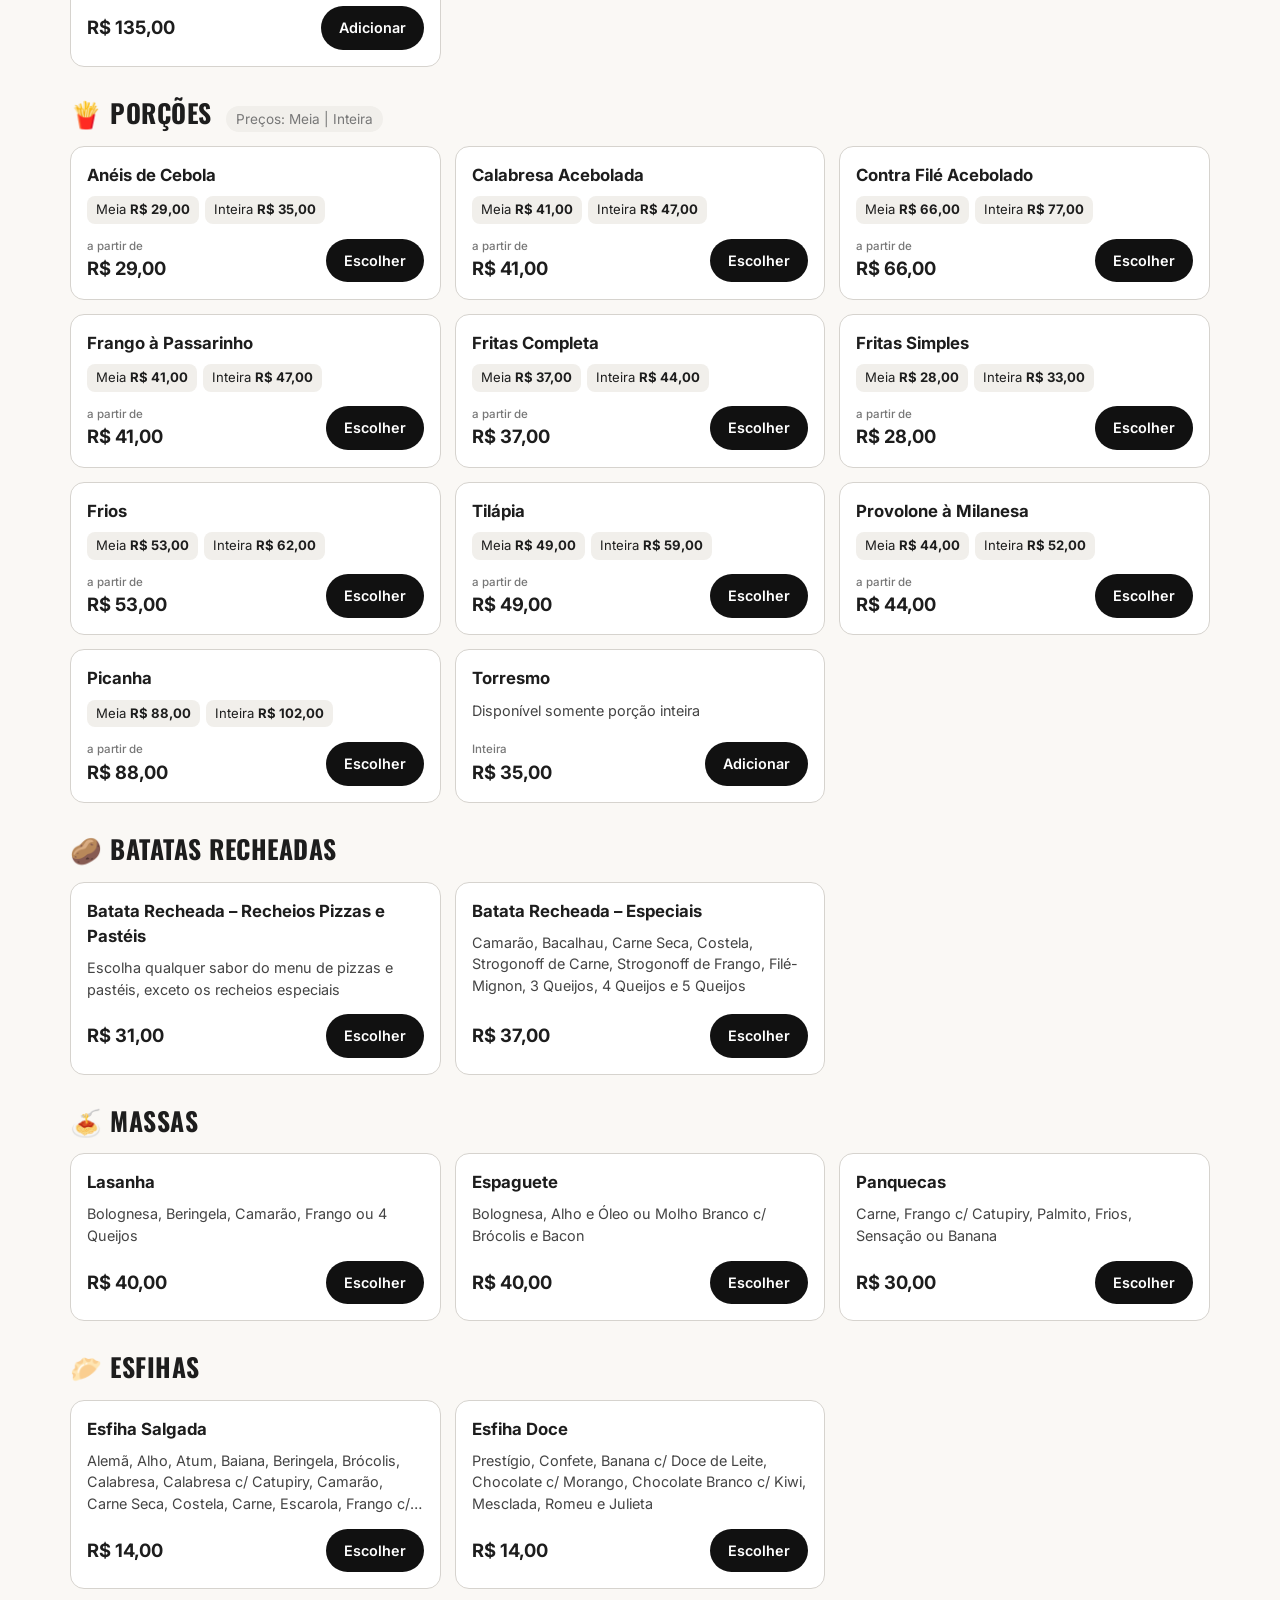
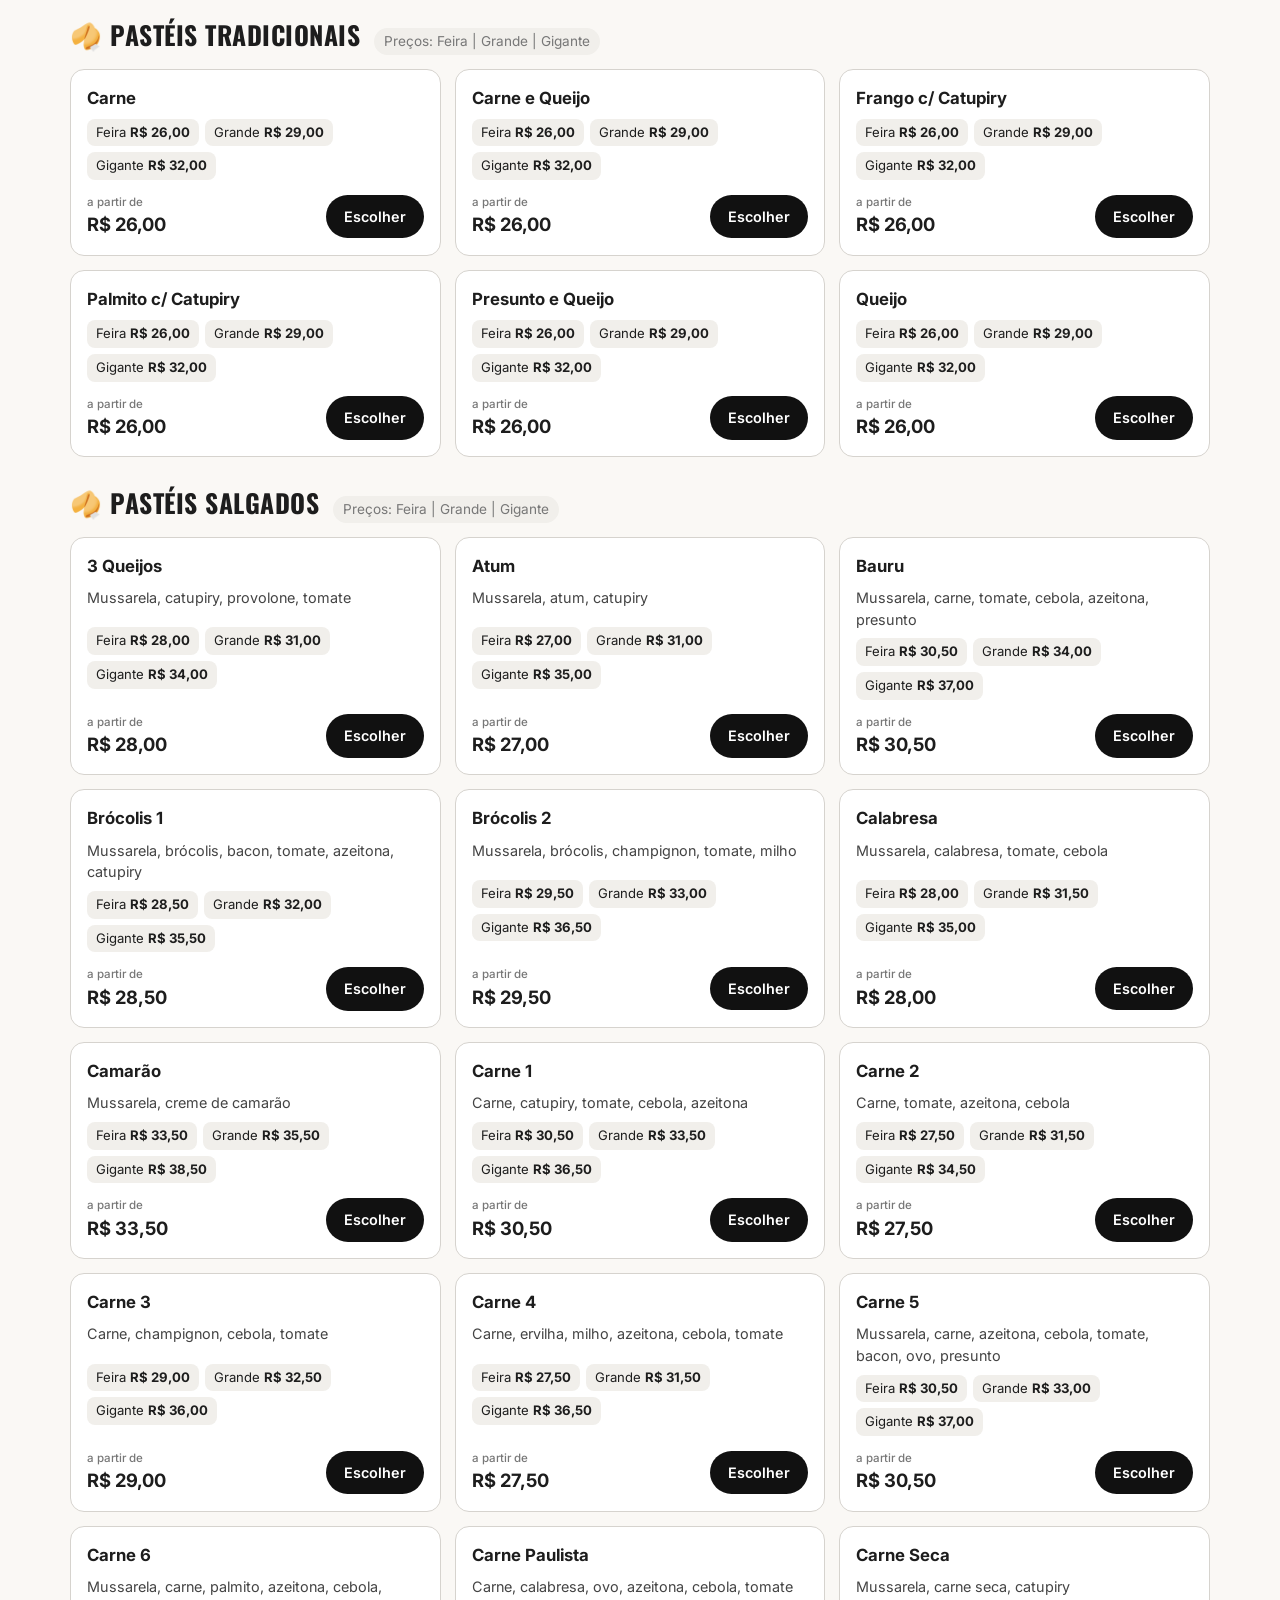
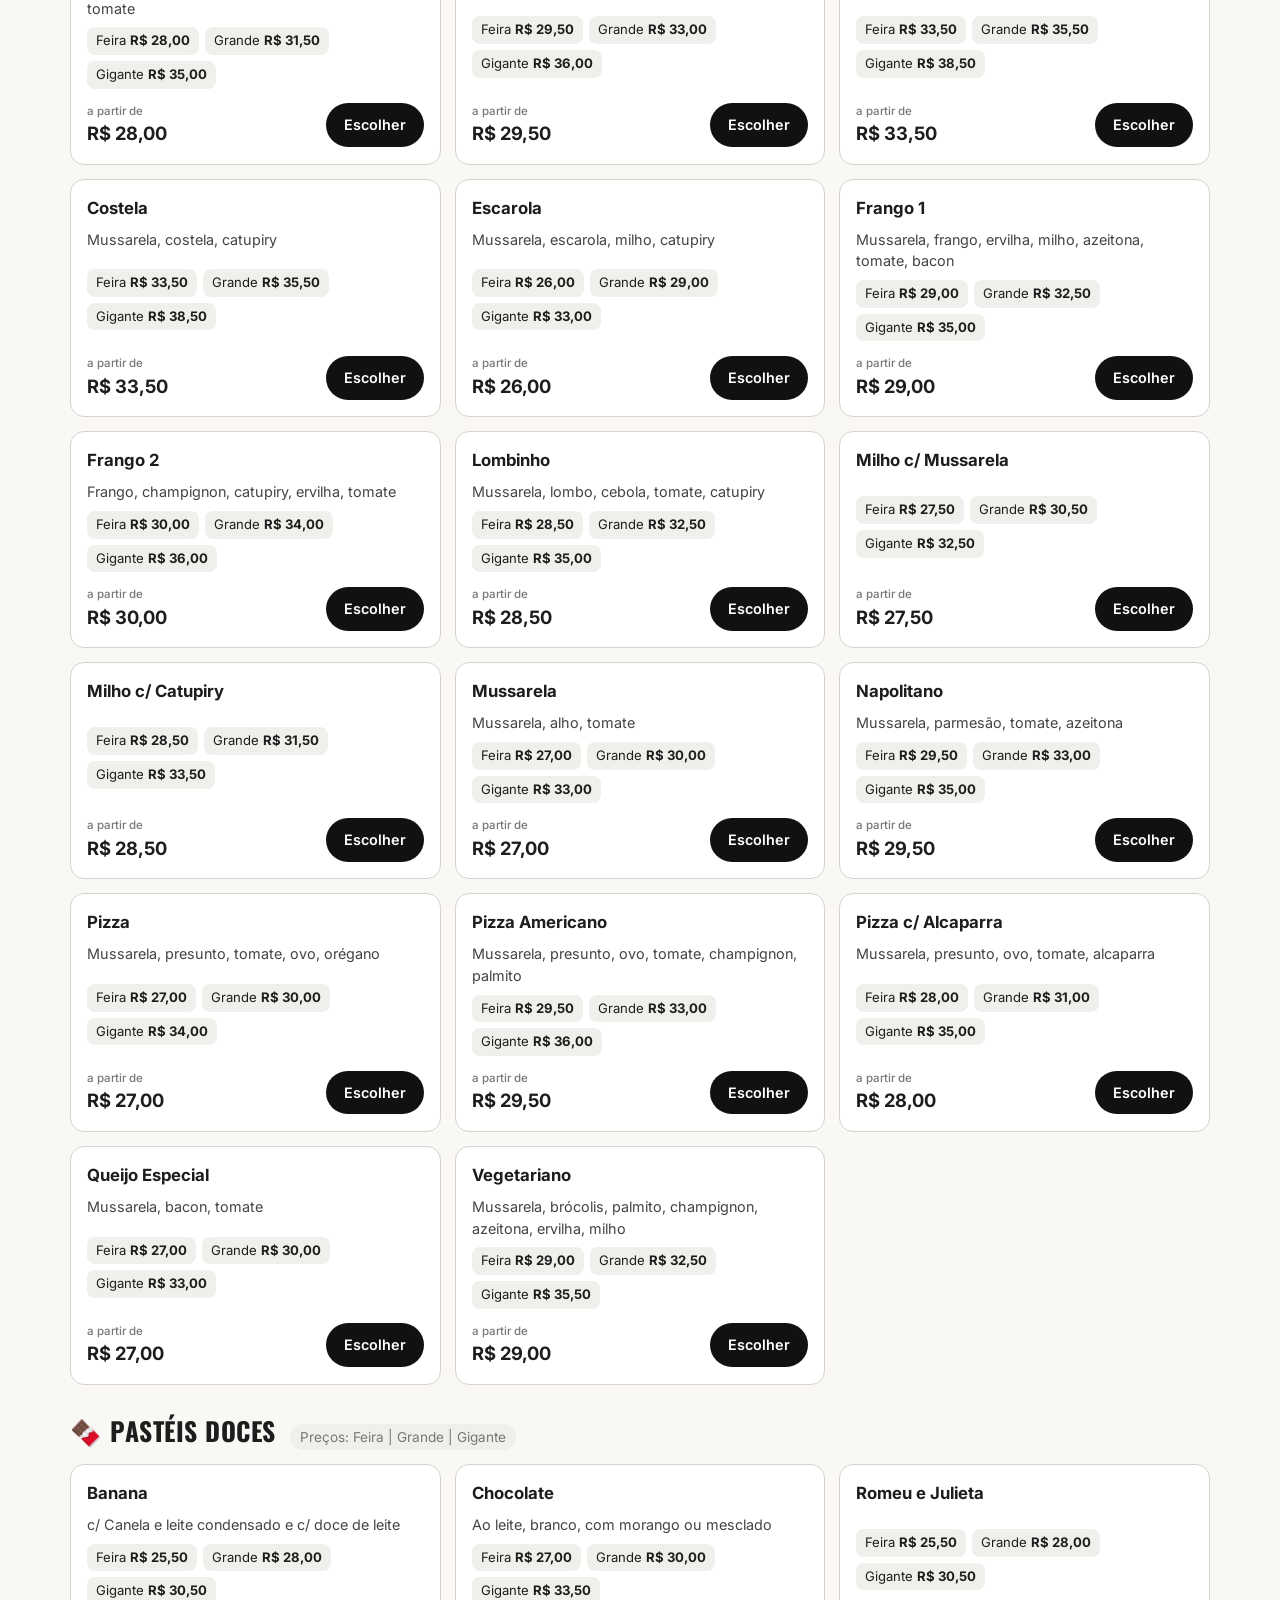
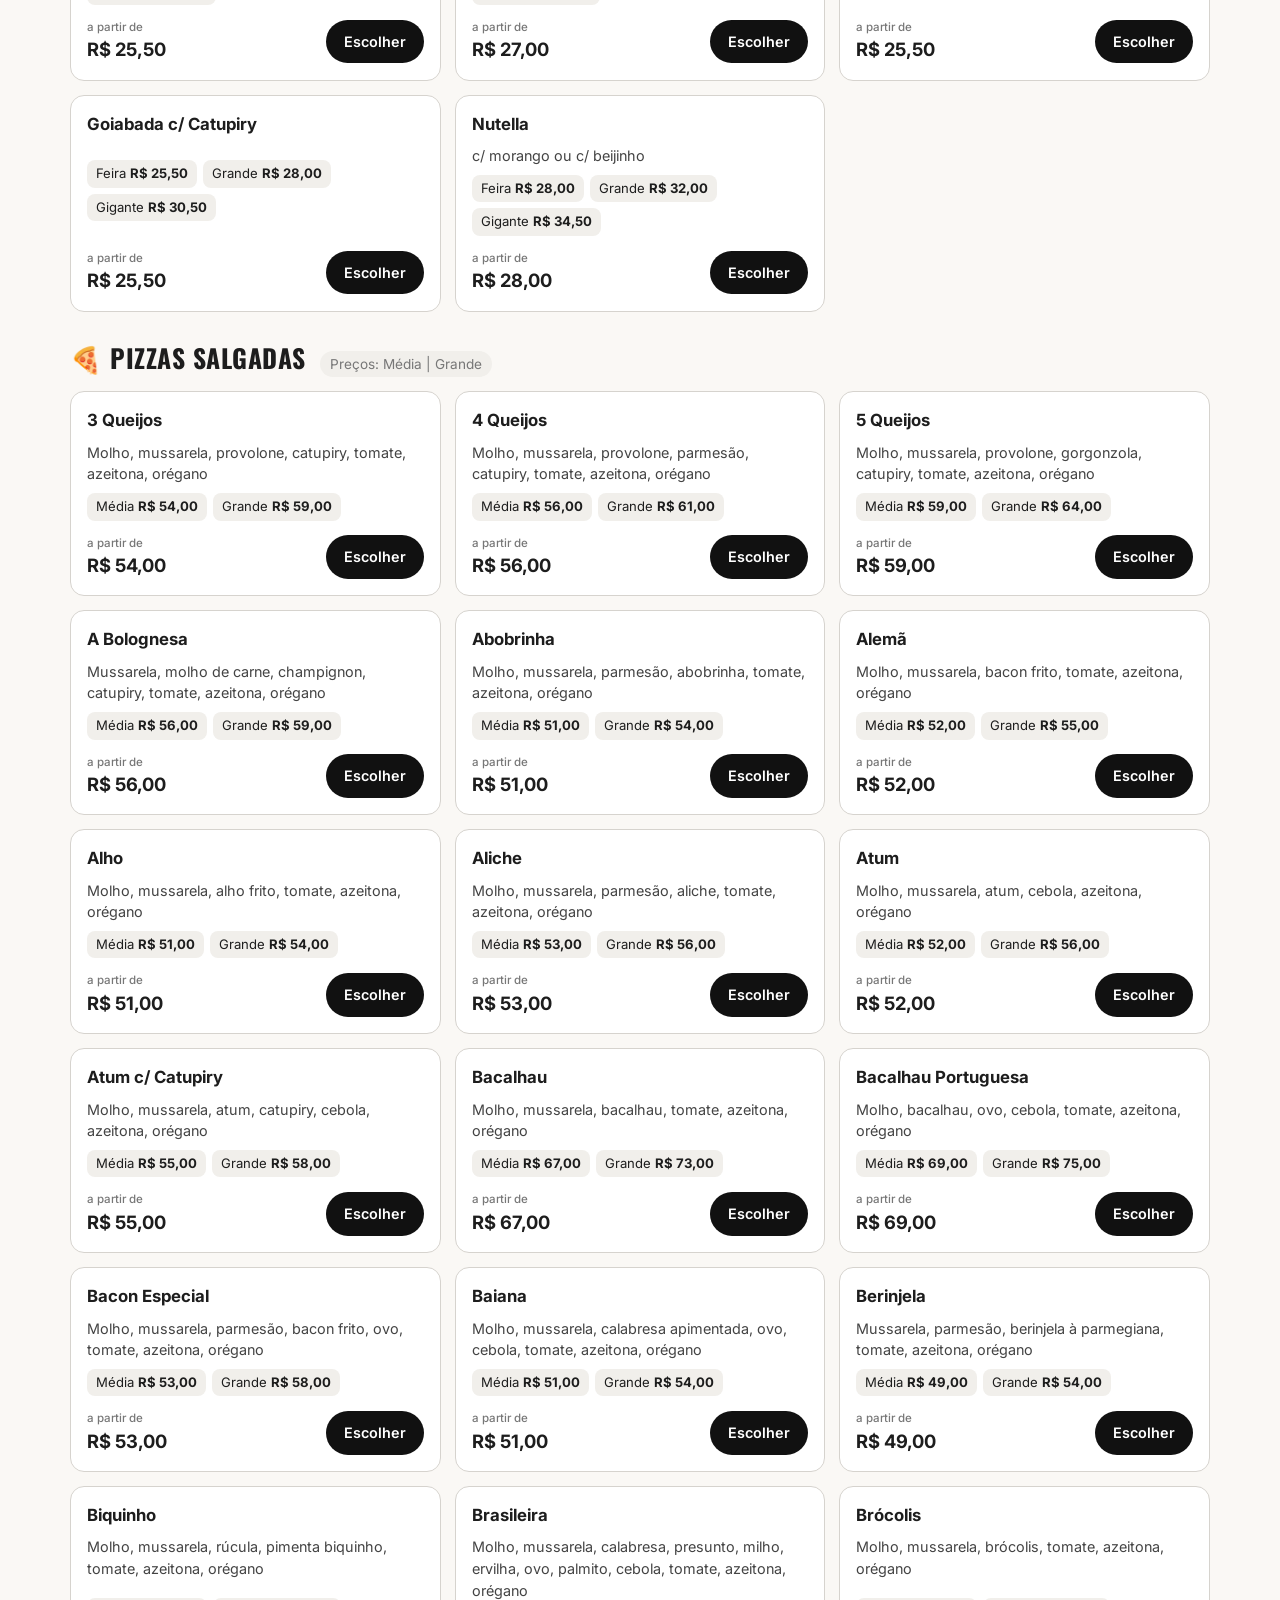
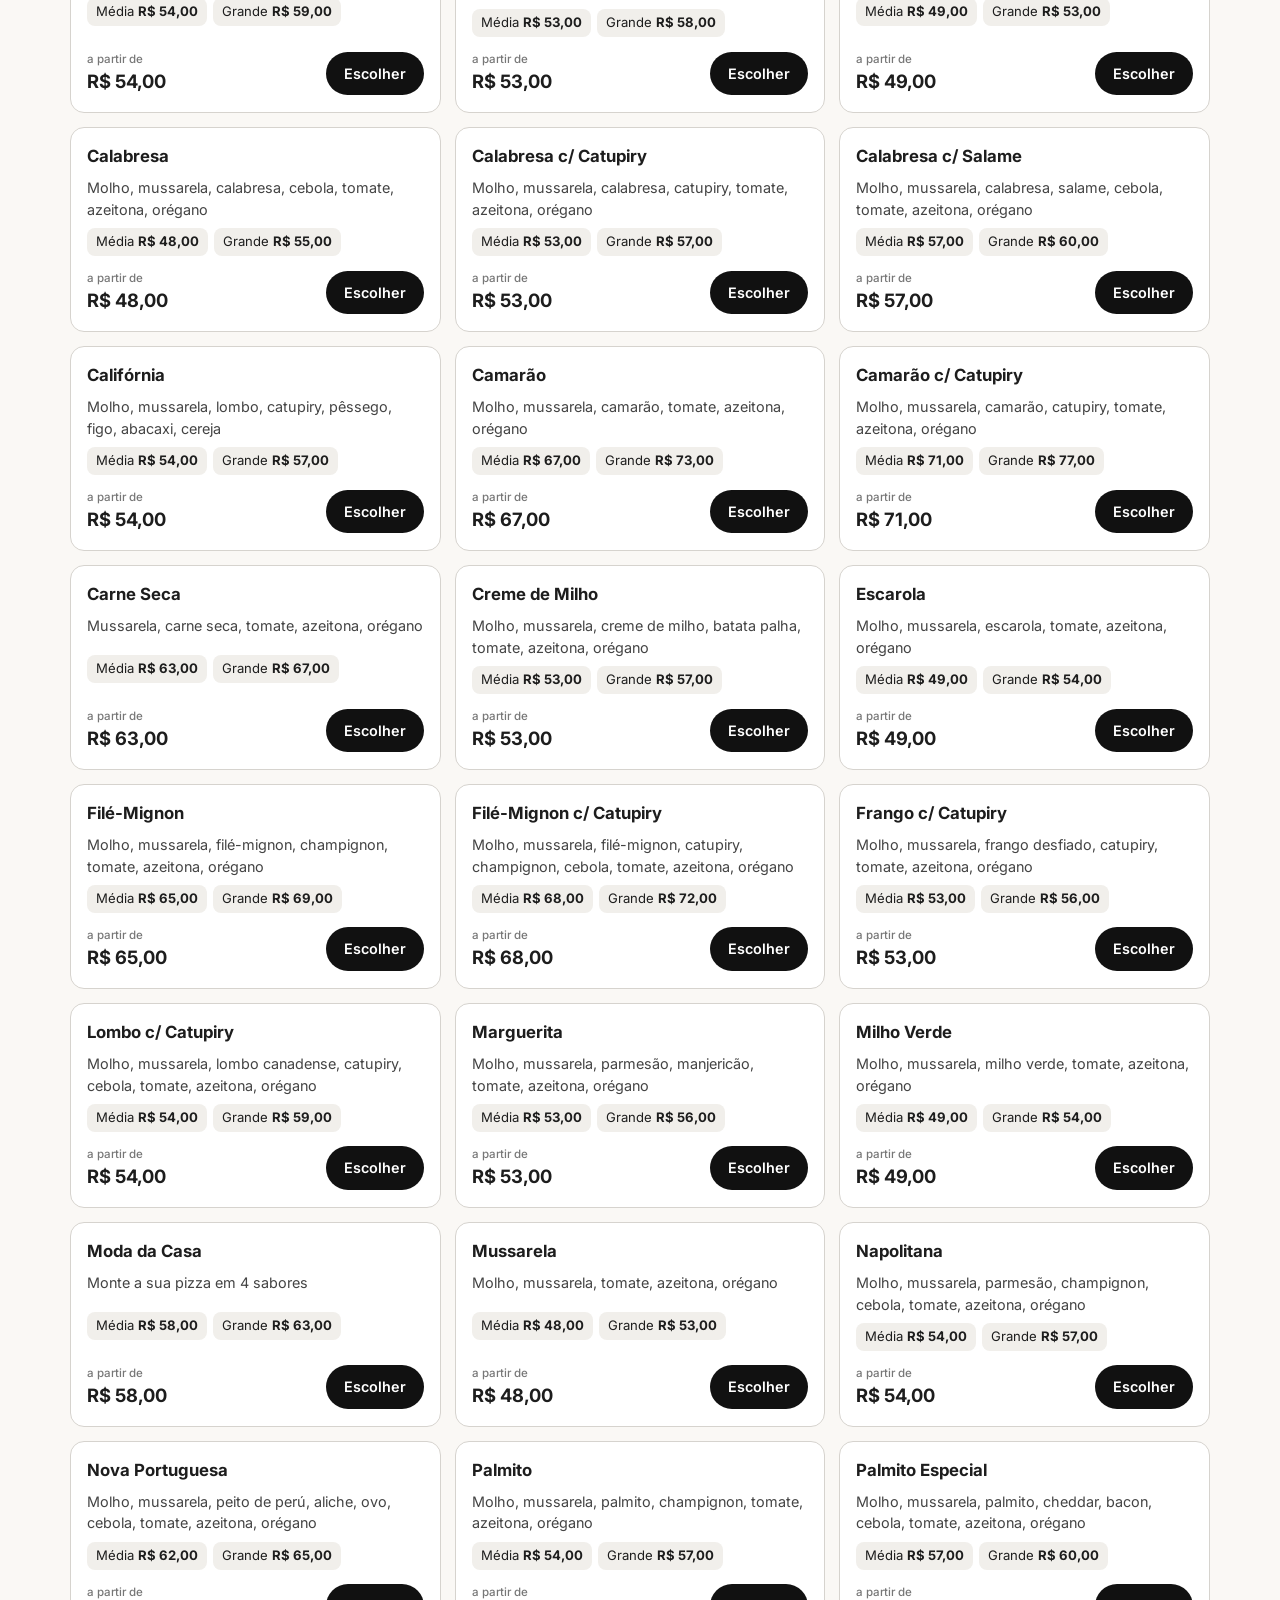
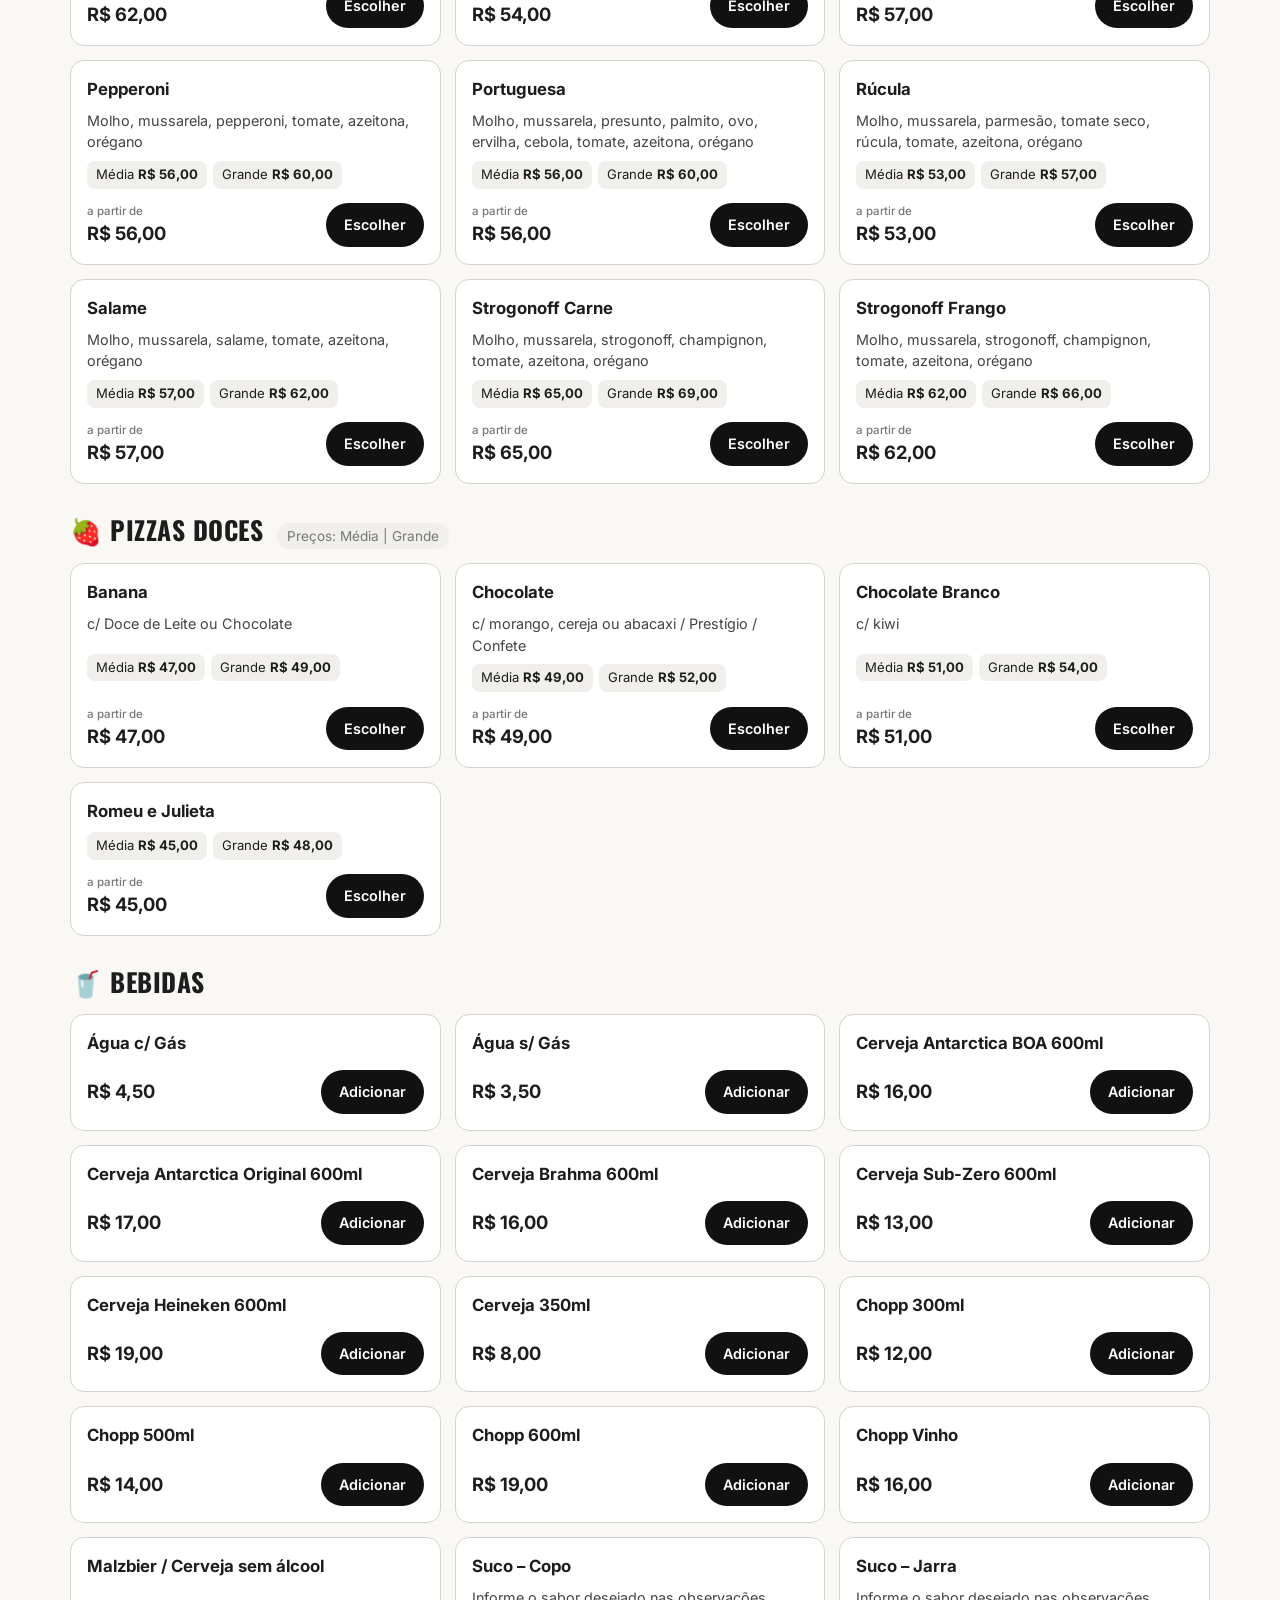
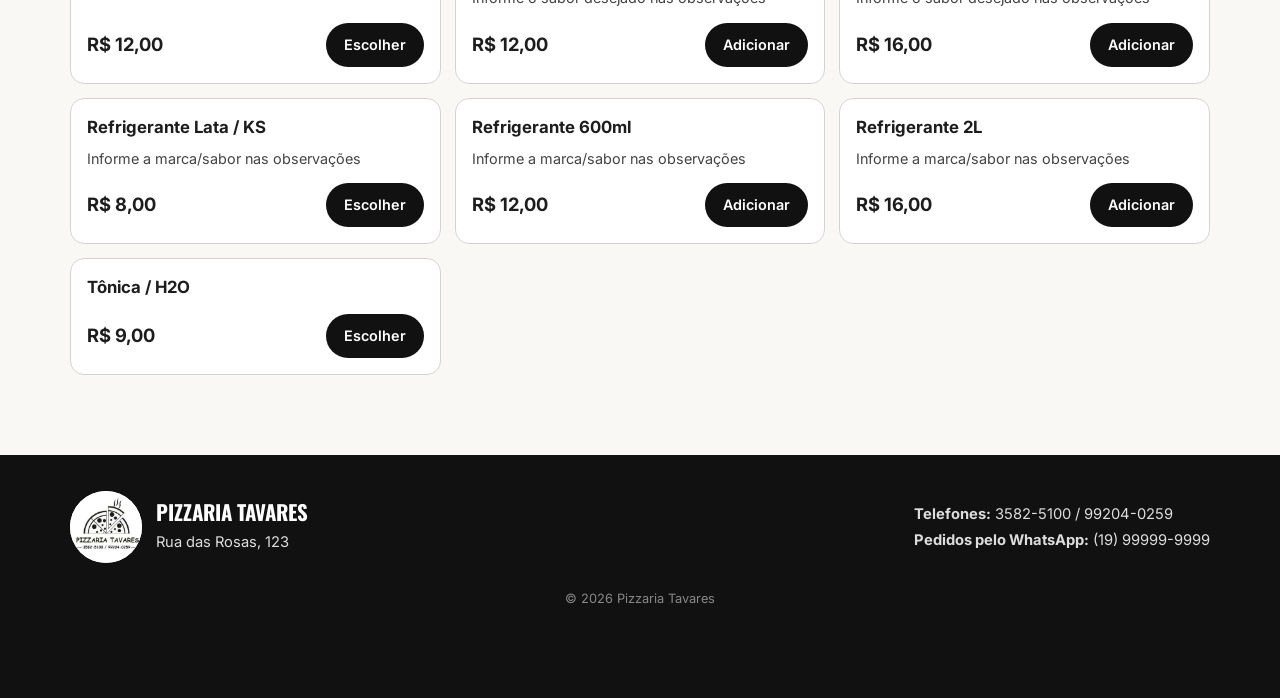
==== commit f01a9f46: "Alterações Feitas" ====
--- a/index.html
+++ b/index.html
@@ -39,6 +39,7 @@
         </a>
 
         <nav class="main-nav" aria-label="Navegação principal">
+          <a href="#topo">Início</a>
           <a href="#cardapio">Cardápio</a>
           <a href="#como-pedir">Como pedir</a>
           <a href="#contato">Contato</a>
--- a/css/style.css
+++ b/css/style.css
@@ -227,8 +227,8 @@
 }
 .main-nav {
   display: flex;
-  gap: 6px;
-  margin-left: auto;
+  gap: 20px;
+  margin: 0 auto;
 }
 .main-nav a {
   text-decoration: none;
@@ -476,6 +476,16 @@
   height: 28px;
   border-radius: 50%;
   font-size: 1.1rem;
+}
+
+/* Remove o botão 'X' nativo do navegador em campos de busca */
+input[type="search"]::-webkit-search-decoration,
+input[type="search"]::-webkit-search-cancel-button,
+input[type="search"]::-webkit-search-results-button,
+input[type="search"]::-webkit-search-results-decoration {
+  -webkit-appearance: none;
+  appearance: none;
+  display: none;
 }
 
 .category-bar {
